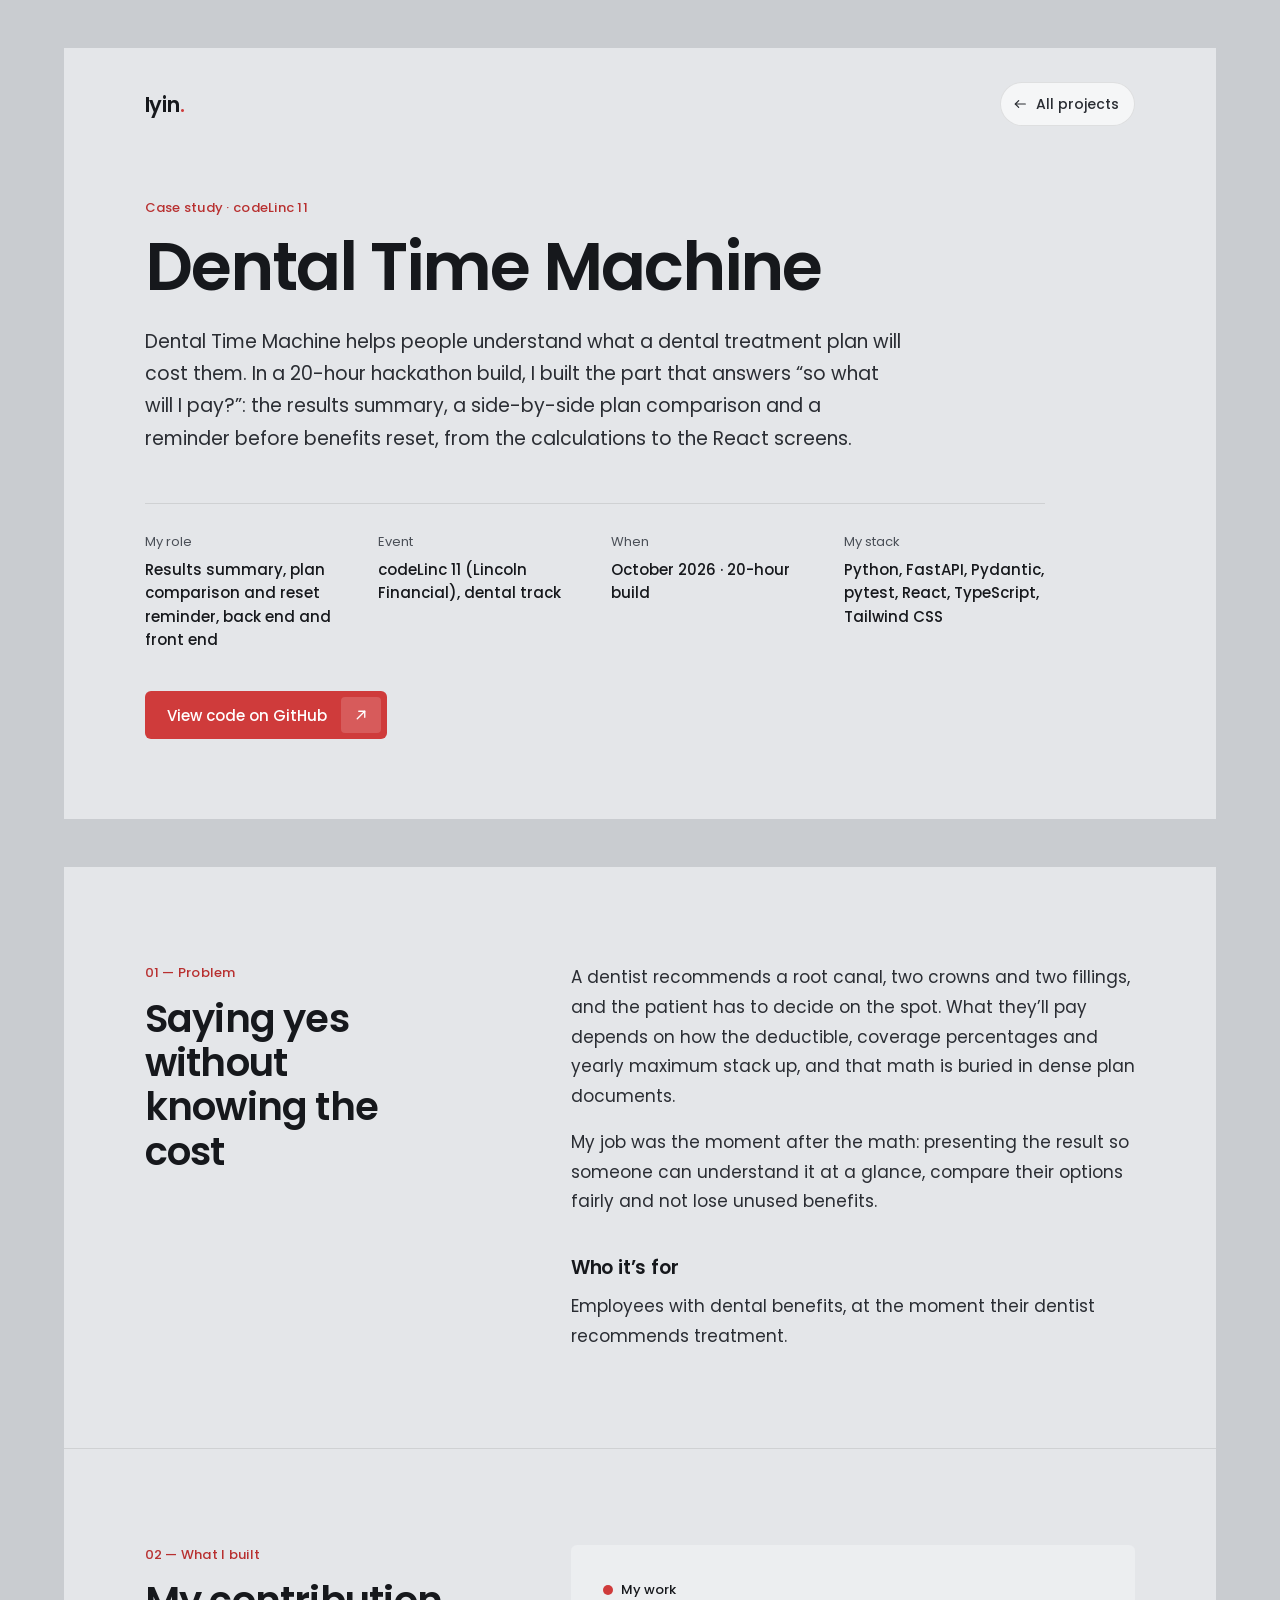
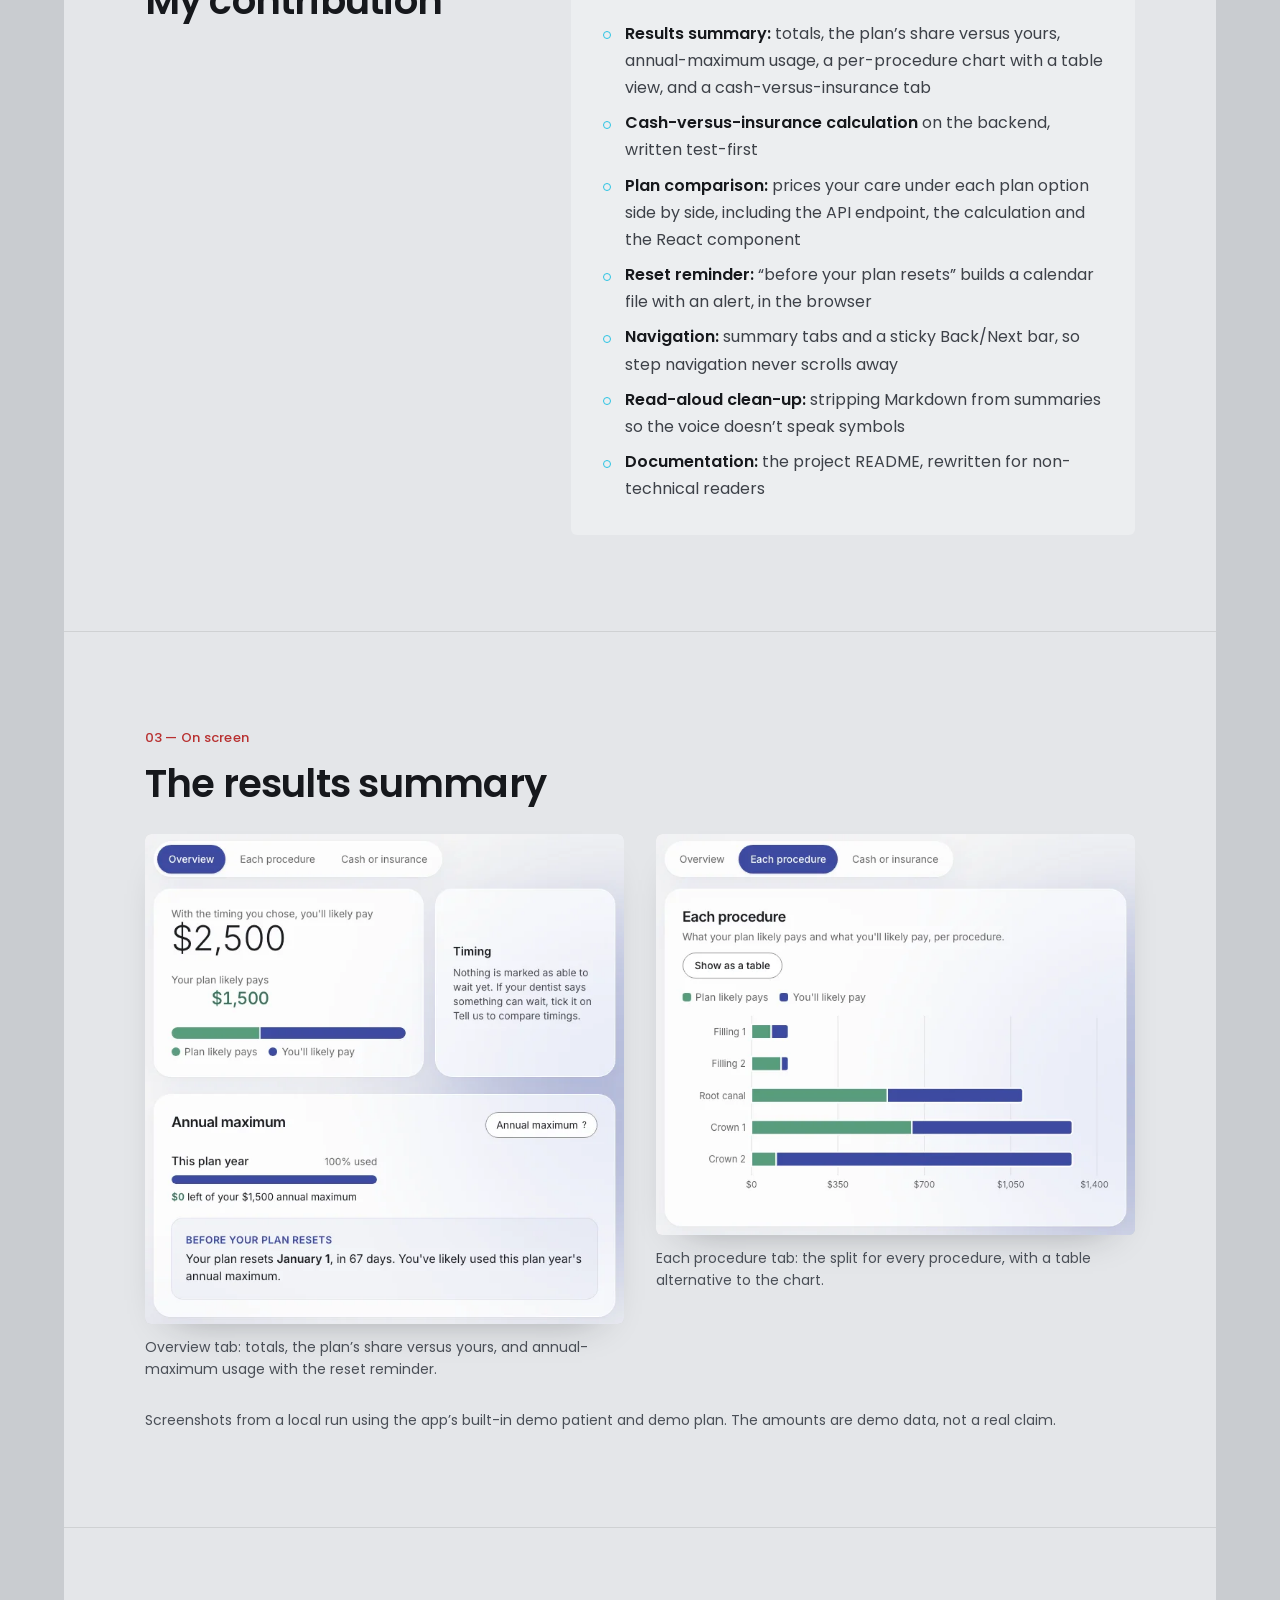
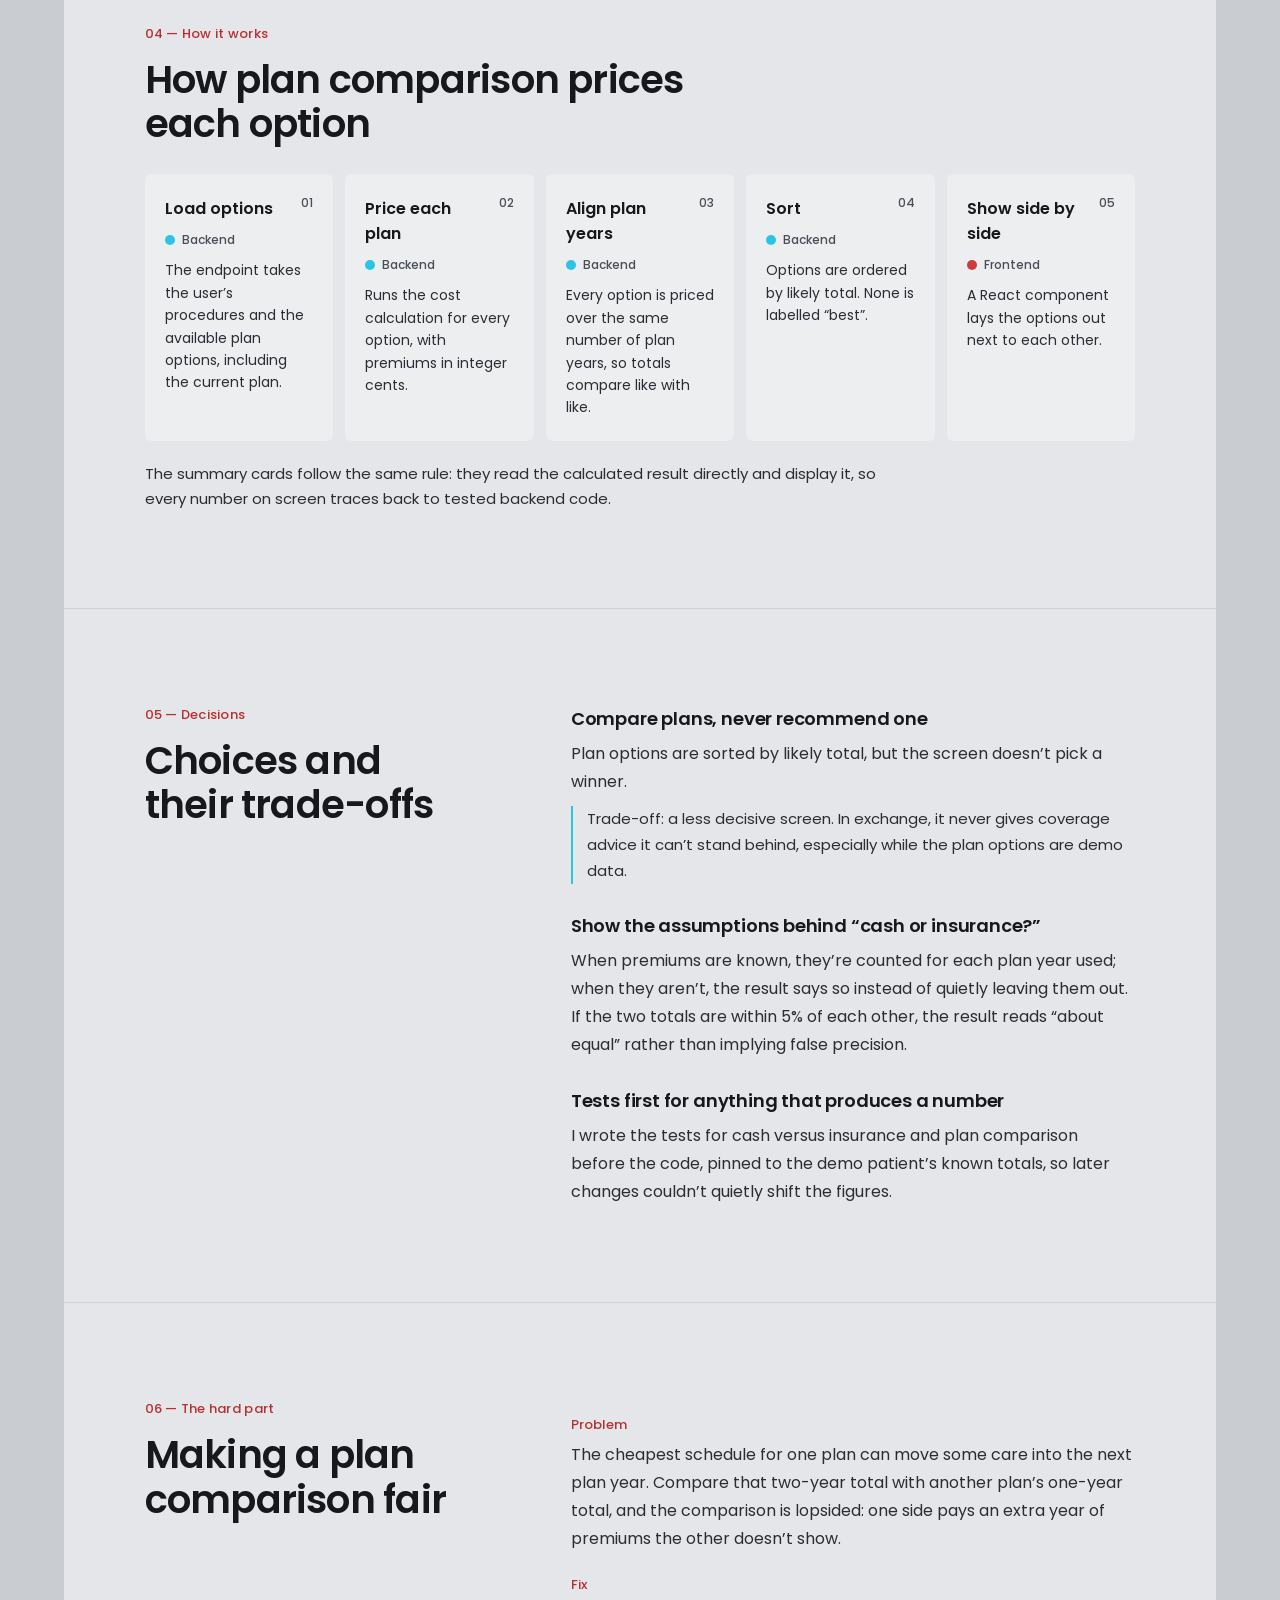
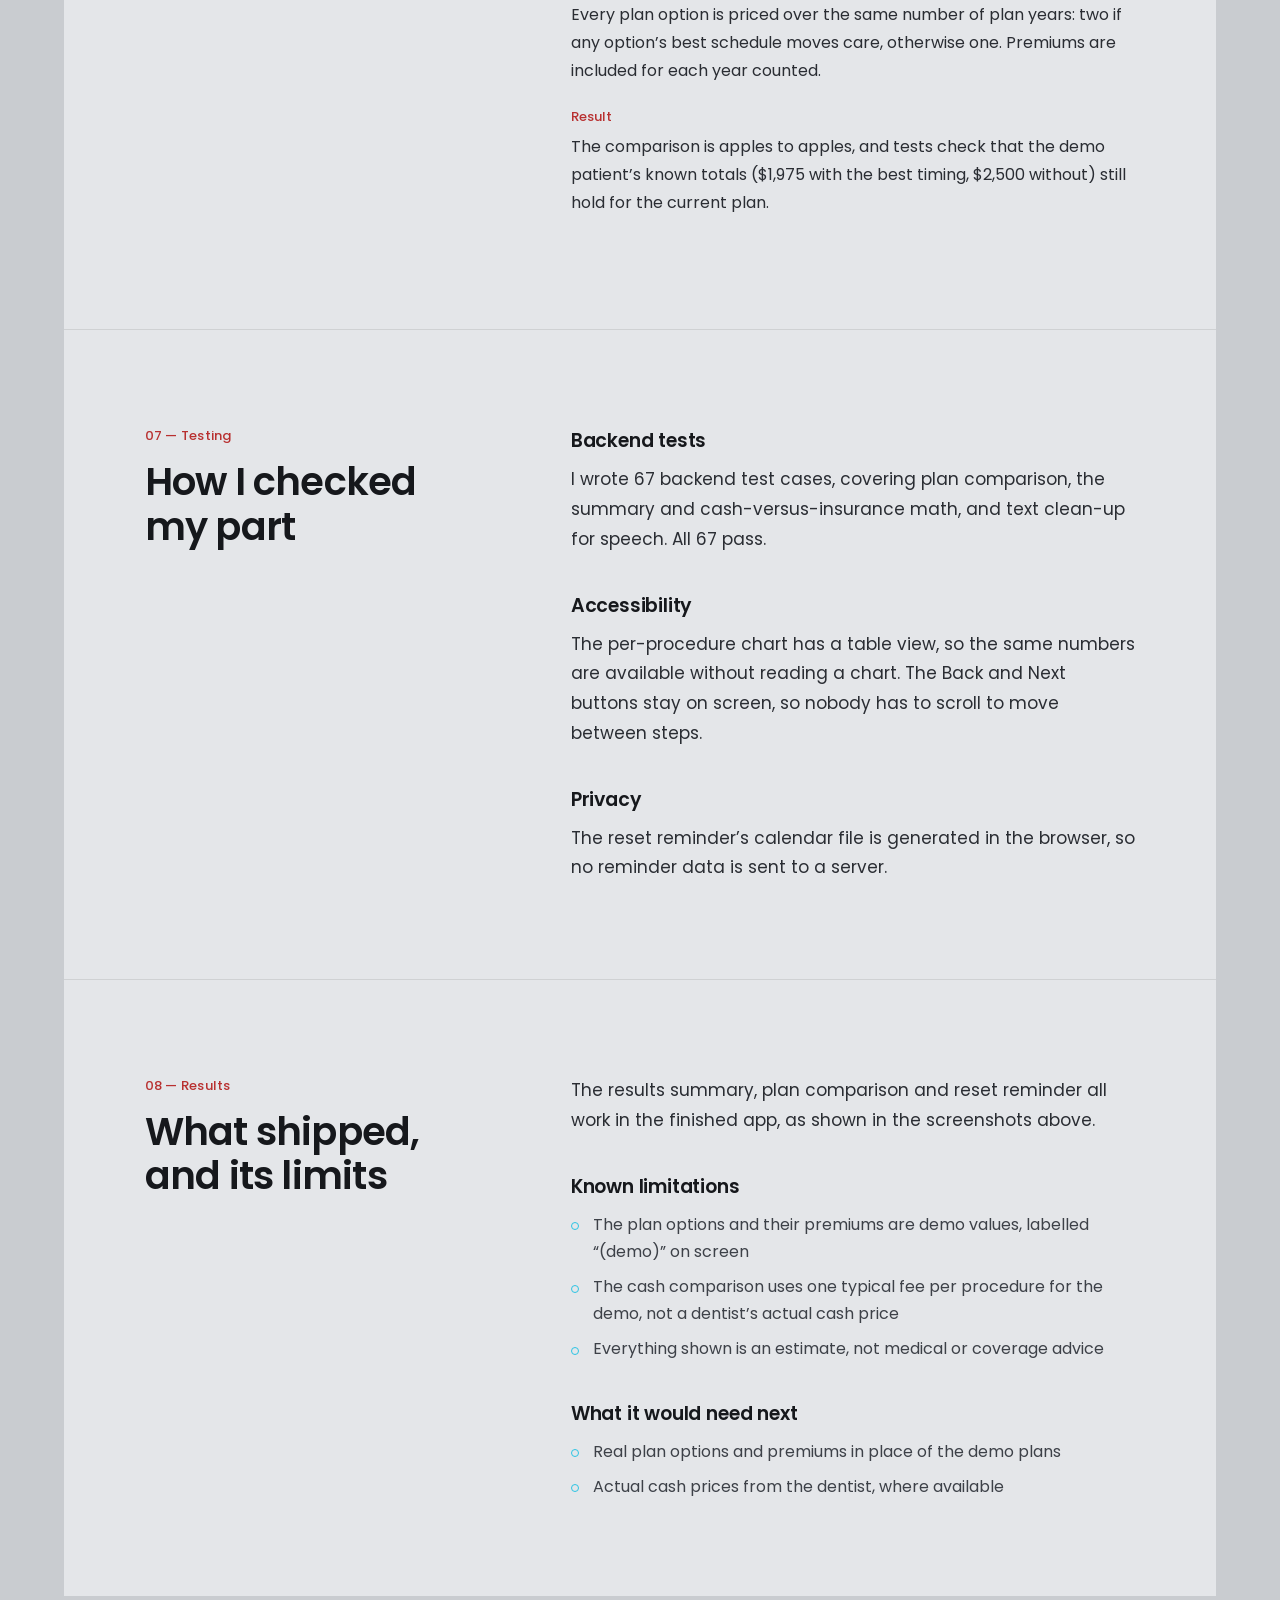
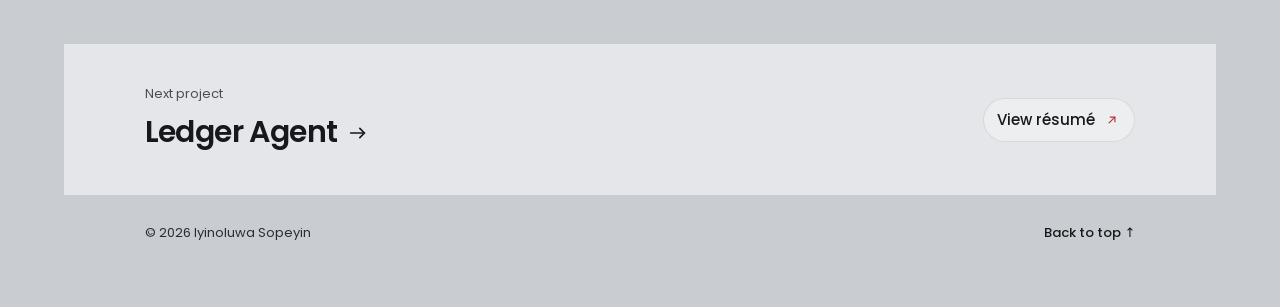
==== projects/dental-time-machine.html @ b0888641 "Add project case studies and recruiter-focused home page - Case-study pages for Ledger Agent, Syllo " ====
<!doctype html>
<html lang="en">
<head>
<meta charset="utf-8">
<meta name="viewport" content="width=device-width, initial-scale=1">
<title>Dental Time Machine — Case study · Iyin Sopeyin</title>
<meta name="description" content="The results summary, plan comparison and benefits-reset reminder I built for Dental Time Machine at codeLinc 11.">
<link rel="icon" href="data:image/svg+xml,%3Csvg xmlns='http://www.w3.org/2000/svg' viewBox='0 0 64 64'%3E%3Crect width='64' height='64' rx='14' fill='%2316181C'/%3E%3Ctext x='29' y='46' text-anchor='middle' font-family='Arial,sans-serif' font-weight='700' font-size='38' fill='%23fff'%3EI%3C/text%3E%3Ccircle cx='45' cy='42' r='5' fill='%23CF3B3B'/%3E%3C/svg%3E">
<link rel="preconnect" href="https://fonts.googleapis.com">
<link rel="preconnect" href="https://fonts.gstatic.com" crossorigin>
<link href="https://fonts.googleapis.com/css2?family=Poppins:wght@400;500;600;700&amp;display=swap" rel="stylesheet">
<link rel="stylesheet" href="../css/styles.css">
</head>
<body>
<a class="skip" href="#main">Skip to content</a>
<div class="pf">

<header class="sheet case-top" id="top">
  <nav class="case-bar" aria-label="Primary">
    <a class="logo" href="../index.html">Iyin<span class="accent">.</span></a>
    <div class="spacer"></div>
    <a class="case-back" href="../index.html#projects"><svg width="16" height="16" viewBox="0 0 24 24" fill="none" stroke="currentColor" stroke-width="1.8" stroke-linecap="round" stroke-linejoin="round" aria-hidden="true"><path d="M20 12H5"></path><path d="M10 7l-5 5 5 5"></path></svg>All projects</a>
  </nav>

  <div class="case-hero">
    <p class="eyebrow">Case study · codeLinc 11</p>
    <h1 class="case-title">Dental Time Machine</h1>
    <p class="case-lead">Dental Time Machine helps people understand what a dental treatment plan will cost them. In a 20-hour hackathon build, I built the part that answers “so what will I pay?”: the results summary, a side-by-side plan comparison and a reminder before benefits reset, from the calculations to the React screens.</p>
    <dl class="case-meta">
      <div><dt>My role</dt><dd>Results summary, plan comparison and reset reminder, back end and front end</dd></div>
      <div><dt>Event</dt><dd>codeLinc 11 (Lincoln Financial), dental track</dd></div>
      <div><dt>When</dt><dd>October 2026 · 20-hour build</dd></div>
      <div><dt>My stack</dt><dd>Python, FastAPI, Pydantic, pytest, React, TypeScript, Tailwind CSS</dd></div>
    </dl>
    <div class="case-actions">
      <a class="btn" href="https://github.com/gbemilekeadesiyan-a11y/Dental-Time-Machine">View code on GitHub<span class="arr" aria-hidden="true"><svg width="18" height="18" viewBox="0 0 24 24" fill="none" stroke="currentColor" stroke-width="1.8" stroke-linecap="round" stroke-linejoin="round"><path d="M7 17L17 7"></path><path d="M9 7h8v8"></path></svg></span></a>
    </div>
  </div>
</header>

<main class="sheet content" id="main">

  <section class="sec" aria-labelledby="problem-h">
    <div class="sec-head">
      <p class="eyebrow">01 — Problem</p>
      <h2 class="sec-title" id="problem-h">Saying yes without knowing the cost</h2>
    </div>
    <div class="sec-body prose">
      <p>A dentist recommends a root canal, two crowns and two fillings, and the patient has to decide on the spot. What they’ll pay depends on how the deductible, coverage percentages and yearly maximum stack up, and that math is buried in dense plan documents.</p>
      <p>My job was the moment after the math: presenting the result so someone can understand it at a glance, compare their options fairly and not lose unused benefits.</p>
      <h3>Who it’s for</h3>
      <p>Employees with dental benefits, at the moment their dentist recommends treatment.</p>
    </div>
  </section>

  <section class="sec" aria-labelledby="mine-h">
    <div class="sec-head">
      <p class="eyebrow">02 — What I built</p>
      <h2 class="sec-title" id="mine-h">My contribution</h2>
    </div>
    <div class="sec-body">
      <div class="owner">
        <p class="owner-tag">My work</p>
        <ul class="xp">
          <li><strong>Results summary:</strong> totals, the plan’s share versus yours, annual-maximum usage, a per-procedure chart with a table view, and a cash-versus-insurance tab</li>
          <li><strong>Cash-versus-insurance calculation</strong> on the backend, written test-first</li>
          <li><strong>Plan comparison:</strong> prices your care under each plan option side by side, including the API endpoint, the calculation and the React component</li>
          <li><strong>Reset reminder:</strong> “before your plan resets” builds a calendar file with an alert, in the browser</li>
          <li><strong>Navigation:</strong> summary tabs and a sticky Back/Next bar, so step navigation never scrolls away</li>
          <li><strong>Read-aloud clean-up:</strong> stripping Markdown from summaries so the voice doesn’t speak symbols</li>
          <li><strong>Documentation:</strong> the project README, rewritten for non-technical readers</li>
        </ul>
      </div>
    </div>
  </section>

  <section class="sec" aria-labelledby="shots-h">
    <div class="sec-head">
      <p class="eyebrow">03 — On screen</p>
      <h2 class="sec-title" id="shots-h">The results summary</h2>
    </div>
    <div class="sec-wide figs">
      <figure class="fig">
        <img src="../images/projects/dental-summary.webp" width="667" height="682" loading="lazy" decoding="async" alt="Overview tab of the results summary: a card showing you'll likely pay $2,500 and your plan likely pays $1,500 with a split bar, a timing card, and an annual-maximum meter at 100% used with a note that the plan resets January 1, in 67 days.">
        <figcaption>Overview tab: totals, the plan’s share versus yours, and annual-maximum usage with the reset reminder.</figcaption>
      </figure>
      <figure class="fig">
        <img src="../images/projects/dental-procedures.webp" width="667" height="558" loading="lazy" decoding="async" alt="Each procedure tab: a horizontal stacked bar chart for Filling 1, Filling 2, Root canal, Crown 1 and Crown 2, splitting each cost into what the plan likely pays and what you'll likely pay, with a Show as a table button.">
        <figcaption>Each procedure tab: the split for every procedure, with a table alternative to the chart.</figcaption>
      </figure>
    </div>
    <p class="sec-wide note">Screenshots from a local run using the app’s built-in demo patient and demo plan. The amounts are demo data, not a real claim.</p>
  </section>

  <section class="sec" aria-labelledby="how-h">
    <div class="sec-head">
      <p class="eyebrow">04 — How it works</p>
      <h2 class="sec-title" id="how-h">How plan comparison prices each option</h2>
    </div>
    <div class="sec-wide">
      <ol class="flow">
        <li><span class="flow-name">Load options</span><span class="flow-kind k-code">Backend</span><span class="flow-text">The endpoint takes the user’s procedures and the available plan options, including the current plan.</span></li>
        <li><span class="flow-name">Price each plan</span><span class="flow-kind k-code">Backend</span><span class="flow-text">Runs the cost calculation for every option, with premiums in integer cents.</span></li>
        <li><span class="flow-name">Align plan years</span><span class="flow-kind k-code">Backend</span><span class="flow-text">Every option is priced over the same number of plan years, so totals compare like with like.</span></li>
        <li><span class="flow-name">Sort</span><span class="flow-kind k-code">Backend</span><span class="flow-text">Options are ordered by likely total. None is labelled “best”.</span></li>
        <li><span class="flow-name">Show side by side</span><span class="flow-kind k-model">Frontend</span><span class="flow-text">A React component lays the options out next to each other.</span></li>
      </ol>
      <p class="flow-note">The summary cards follow the same rule: they read the calculated result directly and display it, so every number on screen traces back to tested backend code.</p>
    </div>
  </section>

  <section class="sec" aria-labelledby="decisions-h">
    <div class="sec-head">
      <p class="eyebrow">05 — Decisions</p>
      <h2 class="sec-title" id="decisions-h">Choices and their trade-offs</h2>
    </div>
    <div class="sec-body decisions">
      <div class="decision">
        <h3>Compare plans, never recommend one</h3>
        <p>Plan options are sorted by likely total, but the screen doesn’t pick a winner.</p>
        <p class="trade">Trade-off: a less decisive screen. In exchange, it never gives coverage advice it can’t stand behind, especially while the plan options are demo data.</p>
      </div>
      <div class="decision">
        <h3>Show the assumptions behind “cash or insurance?”</h3>
        <p>When premiums are known, they’re counted for each plan year used; when they aren’t, the result says so instead of quietly leaving them out. If the two totals are within 5% of each other, the result reads “about equal” rather than implying false precision.</p>
      </div>
      <div class="decision">
        <h3>Tests first for anything that produces a number</h3>
        <p>I wrote the tests for cash versus insurance and plan comparison before the code, pinned to the demo patient’s known totals, so later changes couldn’t quietly shift the figures.</p>
      </div>
    </div>
  </section>

  <section class="sec" aria-labelledby="hard-h">
    <div class="sec-head">
      <p class="eyebrow">06 — The hard part</p>
      <h2 class="sec-title" id="hard-h">Making a plan comparison fair</h2>
    </div>
    <div class="sec-body">
      <dl class="pfr">
        <div><dt>Problem</dt><dd>The cheapest schedule for one plan can move some care into the next plan year. Compare that two-year total with another plan’s one-year total, and the comparison is lopsided: one side pays an extra year of premiums the other doesn’t show.</dd></div>
        <div><dt>Fix</dt><dd>Every plan option is priced over the same number of plan years: two if any option’s best schedule moves care, otherwise one. Premiums are included for each year counted.</dd></div>
        <div><dt>Result</dt><dd>The comparison is apples to apples, and tests check that the demo patient’s known totals ($1,975 with the best timing, $2,500 without) still hold for the current plan.</dd></div>
      </dl>
    </div>
  </section>

  <section class="sec" aria-labelledby="testing-h">
    <div class="sec-head">
      <p class="eyebrow">07 — Testing</p>
      <h2 class="sec-title" id="testing-h">How I checked my part</h2>
    </div>
    <div class="sec-body prose">
      <h3>Backend tests</h3>
      <p>I wrote 67 backend test cases, covering plan comparison, the summary and cash-versus-insurance math, and text clean-up for speech. All 67 pass.</p>
      <h3>Accessibility</h3>
      <p>The per-procedure chart has a table view, so the same numbers are available without reading a chart. The Back and Next buttons stay on screen, so nobody has to scroll to move between steps.</p>
      <h3>Privacy</h3>
      <p>The reset reminder’s calendar file is generated in the browser, so no reminder data is sent to a server.</p>
    </div>
  </section>

  <section class="sec" aria-labelledby="results-h">
    <div class="sec-head">
      <p class="eyebrow">08 — Results</p>
      <h2 class="sec-title" id="results-h">What shipped, and its limits</h2>
    </div>
    <div class="sec-body prose">
      <p>The results summary, plan comparison and reset reminder all work in the finished app, as shown in the screenshots above.</p>
      <h3>Known limitations</h3>
      <ul class="xp">
        <li>The plan options and their premiums are demo values, labelled “(demo)” on screen</li>
        <li>The cash comparison uses one typical fee per procedure for the demo, not a dentist’s actual cash price</li>
        <li>Everything shown is an estimate, not medical or coverage advice</li>
      </ul>
      <h3>What it would need next</h3>
      <ul class="xp">
        <li>Real plan options and premiums in place of the demo plans</li>
        <li>Actual cash prices from the dentist, where available</li>
      </ul>
    </div>
  </section>
</main>

<nav class="case-next" aria-label="More projects">
  <div>
    <p>Next project</p>
    <a class="case-next-link" href="ledger-agent.html">Ledger Agent<svg width="22" height="22" viewBox="0 0 24 24" fill="none" stroke="currentColor" stroke-width="1.8" stroke-linecap="round" stroke-linejoin="round" aria-hidden="true"><path d="M4 12h15"></path><path d="M14 7l5 5-5 5"></path></svg></a>
  </div>
  <a class="social" href="../files/Iyinoluwa-Sopeyin-Resume.pdf" target="_blank" rel="noopener">View résumé<svg class="ext" width="14" height="14" viewBox="0 0 24 24" fill="none" stroke="currentColor" stroke-width="2" stroke-linecap="round" stroke-linejoin="round" aria-hidden="true"><path d="M7 17L17 7"></path><path d="M9 7h8v8"></path></svg></a>
</nav>

<footer class="site-footer">
  <p>© 2026 Iyinoluwa Sopeyin</p>
  <a href="#top">Back to top ↑</a>
</footer>

</div>
</body>
</html>
---- css/styles.css ----
/* ==========================================================================
   Colors
   ========================================================================== */
:root{
  --ink:#16181C;          /* headings, main text */
  --ink-soft:#2A2D33;     /* body copy */
  --ink-xp:#3D4148;       /* experience bullet text */
  --muted:#4A4F57;        /* small labels */
  --faint:#6A6F77;        /* menu numbers */
  --accent:#CF3B3B;       /* buttons, highlighted words */
  --accent-dark:#B83030;  /* text links, eyebrows, focus ring */
  --cyan:#2BC4E4;         /* decorative circles */
  --coral:#E5484D;        /* decorative circles */
  --page:#C9CCD0;         /* behind the sheets */
  --sheet:#E4E6E9;        /* main card background */
  --panel:#ECEEF0;        /* project cards, hero panel */
  --menu-bg:#F5F6F7;
  --chip:#E1E3E6;
  --line:rgba(22,24,28,.1);
}

/* ==========================================================================
   Base
   ========================================================================== */
body{margin:0;background:var(--page)}
html{scroll-behavior:smooth}
*,*::before,*::after{box-sizing:border-box}
a{color:var(--ink)}
a:hover{color:var(--accent-dark)}
:focus-visible{outline:2px solid var(--accent-dark);outline-offset:4px;border-radius:2px}
[id]{scroll-margin-top:24px}
h1,h2,h3,p,ul{margin:0}
ul{padding:0;list-style:none}
[hidden]{display:none !important}
.skip{position:absolute;left:16px;top:-80px;z-index:20;padding:10px 16px;border-radius:6px;background:var(--ink);color:#FFFFFF;font-family:'Poppins',system-ui,sans-serif;font-size:14px;font-weight:500;text-decoration:none}
.skip:focus{top:16px;color:#FFFFFF}

.pf{font-family:'Poppins',system-ui,sans-serif;color:var(--ink);padding:48px 64px 64px;-webkit-font-smoothing:antialiased}
.sheet{background:var(--sheet);max-width:1440px;margin:0 auto}
.accent{color:var(--accent)}

/* ==========================================================================
   Hero
   ========================================================================== */
.hero{position:relative;overflow:hidden;aspect-ratio:1.41/1;min-height:700px;max-height:900px}
.topbar{position:absolute;top:0;left:0;right:0;z-index:4;display:flex;align-items:center;gap:56px;padding:34px 7% 0}
.logo{text-decoration:none;font-size:21px;font-weight:600;letter-spacing:-0.01em;color:var(--ink)}
.email{font-size:13px;text-decoration:none;color:var(--ink-soft);transition:color .2s ease}
.spacer{flex-grow:1}
.nav-links{display:flex;align-items:center;gap:2px;padding:5px;background:var(--menu-bg);border-radius:999px;box-shadow:inset 0 0 0 1px var(--line),0 10px 24px -18px rgba(22,24,28,.35)}
.nav-links a{display:inline-flex;align-items:center;min-height:36px;padding:0 16px;border-radius:999px;text-decoration:none;font-size:14px;font-weight:500;color:var(--ink-soft);transition:background-color .2s ease,color .2s ease}
.nav-links .nav-cta{color:var(--accent-dark)}
.nav-links a:hover{background:var(--accent-dark);color:#FFFFFF}
.panel{position:absolute;left:21%;width:44%;top:17%;bottom:0;background:var(--panel)}
.h-left{position:absolute;left:7%;top:28%;width:27%;z-index:2}
.h-portrait{position:absolute;bottom:0;left:47.5%;transform:translateX(-46%);height:79%;aspect-ratio:1084/1451;z-index:1}
.h-portrait img{display:block;width:100%;height:100%;object-fit:contain;object-position:bottom}
.h-right{position:absolute;left:66.5%;top:26%;width:26.5%;z-index:2}
.h-foot{position:absolute;left:7%;right:7%;bottom:5.5%;z-index:3;display:flex;justify-content:space-between;align-items:center;pointer-events:none}
.h-foot a{pointer-events:auto}
.deco{position:absolute;border-radius:50%;pointer-events:none}
.d1{left:76%;top:12%;width:5%;aspect-ratio:1;border:2px solid var(--cyan)}
.d2{left:79.4%;top:10.6%;width:2.1%;aspect-ratio:1;border:2px solid var(--coral)}
.d3{left:86.6%;top:21.4%;width:2.5%;aspect-ratio:1;background:var(--cyan)}

.greeting{font-family:'Poppins',system-ui,sans-serif;font-weight:700;font-size:clamp(46px,5vw,72px);line-height:1.12;letter-spacing:-0.02em;color:var(--ink)}
.greeting > span{display:block}
.tagline{margin-top:18px;font-size:clamp(17px,1.45vw,21px);font-weight:500;line-height:1.45;color:var(--ink);max-width:340px}
.hero-actions{display:flex;flex-wrap:wrap;align-items:center;gap:16px 28px;margin-top:40px}
.avail{display:inline-flex;align-items:center;gap:8px;margin-bottom:22px;padding:6px 14px;border-radius:999px;background:var(--menu-bg);box-shadow:inset 0 0 0 1px var(--line);font-size:13px;font-weight:500;color:var(--ink)}
.intro-links{display:flex;flex-wrap:wrap;align-items:center;gap:12px 20px;margin-top:28px}
.intro-icons{display:inline-flex;gap:12px}
.icon-link{display:inline-flex;align-items:center;justify-content:center;width:44px;height:44px;border-radius:50%;background:var(--menu-bg);box-shadow:inset 0 0 0 1px var(--line);color:var(--ink);transition:background-color .2s ease,color .2s ease,transform .2s ease}
.icon-link:hover{background:var(--ink);color:#FFFFFF;transform:translateY(-2px)}
.intro-title{margin-top:14px;font-size:clamp(22px,2vw,28px);font-weight:500;line-height:1.32;letter-spacing:-0.01em;color:var(--ink)}
.intro-text{margin-top:20px;font-size:15px;line-height:1.7;color:var(--ink-soft)}

/* "Explore projects" / "Let's talk" icons */
.mini-badge{display:inline-flex;align-items:center;justify-content:center;width:26px;height:26px;border-radius:50%;background:var(--accent);color:#FFFFFF;transition:transform .2s ease}
.chat-icon{position:relative;display:inline-flex;color:var(--ink);transition:transform .2s ease}
.mini:hover .mini-badge{transform:translate(2px,-2px)}
.mini:hover .chat-icon{transform:translateY(-2px)}
.chat-dot{position:absolute;top:-3px;right:-4px;width:9px;height:9px;border-radius:50%;background:var(--cyan);border:2px solid var(--sheet)}

/* ==========================================================================
   Buttons and links
   ========================================================================== */
.btn{display:inline-flex;align-items:center;gap:14px;text-decoration:none;color:#FFFFFF;background:var(--accent);border-radius:6px;padding:6px 6px 6px 22px;min-height:48px;font-weight:500;font-size:15px;transition:filter .2s ease,transform .2s ease,box-shadow .2s ease}
.btn:hover{color:#FFFFFF;filter:brightness(.94);transform:translateY(-2px);box-shadow:0 12px 24px -14px rgba(207,59,59,.75)}
.btn:active{transform:translateY(0);box-shadow:none}
.btn-sm{min-height:42px;gap:12px;padding:5px 5px 5px 18px;font-size:14px}
.btn-sm .arr{width:34px;height:32px}
.btn .arr{display:inline-flex;align-items:center;justify-content:center;width:40px;height:36px;border-radius:4px;background:rgba(255,255,255,.16);transition:transform .2s ease,background-color .2s ease}
.btn:hover .arr{transform:translateX(3px);background:rgba(255,255,255,.24)}
.tlink{display:inline-flex;align-items:center;gap:8px;text-decoration:none;font-weight:500;font-size:15px;padding-bottom:5px;border-bottom:1.5px solid currentColor;min-height:32px;transition:color .2s ease}
.tlink:hover{color:var(--accent-dark)}
.tlink.red{color:var(--accent-dark)}
.tlink.red:hover{color:var(--ink)}
.tlink svg{transition:transform .2s ease}
.intro-link:hover svg{transform:translateY(2px)}
.social{display:inline-flex;align-items:center;gap:10px;min-height:44px;padding:0 16px 0 14px;border-radius:999px;background:var(--panel);box-shadow:inset 0 0 0 1px var(--line);text-decoration:none;font-size:15px;font-weight:500;color:var(--ink);transition:background-color .2s ease,color .2s ease,transform .2s ease,box-shadow .2s ease}
.social:hover{background:var(--ink);color:#FFFFFF;transform:translateY(-2px);box-shadow:0 12px 24px -14px rgba(22,24,28,.6)}
.social .ext{color:var(--accent-dark);transition:transform .2s ease,color .2s ease}
.social:hover .ext{color:#FFFFFF;transform:translate(2px,-2px)}
.mini{display:inline-flex;align-items:center;gap:12px;text-decoration:none;font-size:13px;font-weight:500;min-height:44px}
.mini:hover .lbl{text-decoration:underline;text-underline-offset:4px}

/* ==========================================================================
   Menu
   ========================================================================== */
.iconbtn{display:none;align-items:center;justify-content:center;width:44px;height:44px;margin-right:-10px;border:0;background:transparent;color:var(--ink);cursor:pointer;border-radius:4px}
.iconbtn:hover{background:rgba(22,24,28,.06)}
.menu{position:absolute;z-index:6;top:84px;right:7%;width:248px;background:var(--menu-bg);border-radius:8px;box-shadow:0 18px 40px -18px rgba(22,24,28,.35);padding:12px}
.menu a{display:flex;justify-content:space-between;align-items:center;padding:11px 12px;border-radius:5px;text-decoration:none;font-size:15px;font-weight:500}
.menu a:hover{background:var(--sheet);color:var(--ink)}
.menu-num{font-size:12px;color:var(--faint)}

/* ==========================================================================
   Sections
   ========================================================================== */
.content{margin-top:48px}
.sec{display:grid;grid-template-columns:repeat(12,minmax(0,1fr));column-gap:32px;row-gap:28px;padding:96px 7%;border-top:1px solid var(--line)}
.sec:first-child{border-top:0}
.sec-head{grid-column:1 / span 4}
.sec-body{grid-column:6 / span 7}
.sec-wide{grid-column:1 / -1}
.sec-head:has(+ .sec-wide){grid-column:1 / span 7}
.eyebrow{font-size:13px;font-weight:500;letter-spacing:.02em;color:var(--accent-dark)}
.sec-intro{margin-top:18px;font-size:16px;line-height:1.7;color:var(--ink-soft);max-width:360px}
.sec-title{margin-top:14px;font-size:clamp(30px,3vw,42px);font-weight:600;line-height:1.15;letter-spacing:-0.02em}
.label{font-size:13px;font-weight:500;color:var(--muted)}
.lead{font-size:18px;line-height:1.75;color:var(--ink-soft)}
.lead + .lead{margin-top:18px}
.dot{width:14px;height:14px;border-radius:50%}
.dot.ring{border:2px solid var(--cyan)}
.dot.fill{background:var(--cyan)}

/* About */
.facts{display:grid;grid-template-columns:repeat(2,minmax(0,1fr));gap:28px 32px;margin-top:40px;padding-top:32px;border-top:1px solid var(--line)}
.fact-label{font-size:13px;color:var(--muted)}
.fact-value{margin-top:6px;font-size:17px;font-weight:500}

/* Projects */
.projects{display:grid;grid-template-columns:repeat(3,minmax(0,1fr));gap:28px}
.proj{background:var(--panel);border-radius:6px;padding:36px 32px;display:flex;flex-direction:column;gap:20px}
.proj-meta{display:flex;justify-content:space-between;align-items:center;gap:16px}
.proj-title{font-size:30px;line-height:1.15;font-weight:600;letter-spacing:-0.02em}
.proj-text{font-size:16px;line-height:1.7;color:var(--ink-soft)}
.stack-label{font-size:12px;font-weight:500;color:var(--muted);margin-bottom:10px}
.stack{display:flex;flex-wrap:wrap;gap:8px}
.stack li{font-size:13px;font-weight:500;padding:6px 12px;border-radius:999px;background:var(--chip);color:var(--ink-soft)}
.proj-links{display:flex;align-items:center;gap:16px 24px;flex-wrap:wrap;margin-top:auto;padding-top:8px}
.proj-facts{display:grid;gap:14px;padding:18px 0;border-top:1px solid var(--line);border-bottom:1px solid var(--line)}
.proj-facts dt{font-size:12px;font-weight:500;color:var(--muted)}
.proj-facts dd{margin:4px 0 0;font-size:15px;line-height:1.6;color:var(--ink)}

/* Experience */
.job{display:flex;justify-content:space-between;align-items:flex-start;gap:16px;flex-wrap:wrap}
.job-title{font-size:22px;font-weight:600;letter-spacing:-0.01em}
.job-company{margin-top:6px;font-size:16px;color:var(--ink-soft)}
.status{display:inline-flex;align-items:center;gap:8px;font-size:13px;font-weight:500;color:var(--ink);background:var(--panel);padding:6px 14px;border-radius:999px}
.status-dot{width:8px;height:8px;border-radius:50%;background:var(--cyan)}
.job-text{margin-top:22px;font-size:16px;line-height:1.75;color:var(--ink-soft)}
.xp{margin-top:16px;display:flex;flex-direction:column;gap:8px}
.xp li{position:relative;padding-left:22px;font-size:16px;line-height:1.7;color:var(--ink-xp)}
.xp li::before{content:'';position:absolute;left:0;top:.72em;width:8px;height:8px;border-radius:50%;border:1.5px solid var(--cyan)}
.xp strong{font-weight:600;color:var(--ink)}
.hack{display:flex;justify-content:space-between;align-items:baseline;gap:8px 24px;flex-wrap:wrap;padding:16px 0;border-bottom:1px solid var(--line)}
.hack:first-of-type{margin-top:12px}
.hack-name{font-size:17px;font-weight:600}
.hack-text{margin-top:4px;font-size:15px;line-height:1.6;color:var(--ink-soft)}
.hack-when{font-size:13px;font-weight:500;color:var(--muted);white-space:nowrap}
.involvement{margin-top:48px;padding-top:32px;border-top:1px solid var(--line)}

/* Skills */
.skills{display:grid;grid-template-columns:repeat(4,minmax(0,1fr));gap:32px}
.skills .label{margin-bottom:8px}
.skills li{font-size:17px;font-weight:500;padding:10px 0;border-bottom:1px solid rgba(22,24,28,.08)}

/* Contact */
.contact{position:relative;overflow:hidden}
.contact-ring{position:absolute;right:9%;top:72px;width:64px;height:64px;border-radius:50%;border:2px solid var(--cyan)}
.contact-ring-small{position:absolute;right:8.2%;top:64px;width:24px;height:24px;border-radius:50%;border:2px solid var(--coral)}
.contact-title{margin-top:14px;font-size:clamp(36px,5vw,68px);font-weight:600;line-height:1.08;letter-spacing:-0.03em;max-width:820px}
.contact-text{margin-top:22px;font-size:18px;line-height:1.7;color:var(--ink-soft);max-width:560px}
.contact-actions{display:flex;flex-wrap:wrap;align-items:center;gap:20px 40px;margin-top:40px}
.contact-email{font-size:16px;font-weight:500}
.socials{display:flex;flex-wrap:wrap;gap:12px;margin-top:56px;padding-top:28px;border-top:1px solid var(--line)}

/* Footer */
.site-footer{max-width:1440px;margin:0 auto;padding:28px 7% 0;display:flex;justify-content:space-between;flex-wrap:wrap;gap:12px;font-size:13px;color:var(--ink-soft)}
.site-footer a{text-decoration:none;font-weight:500}

/* ==========================================================================
   Case study pages
   ========================================================================== */
.case-top{padding:34px 7% 80px}
.case-bar{display:flex;align-items:center;gap:20px}
.case-back{display:inline-flex;align-items:center;gap:8px;min-height:44px;padding:0 16px 0 12px;border-radius:999px;background:var(--menu-bg);box-shadow:inset 0 0 0 1px var(--line);text-decoration:none;font-size:14px;font-weight:500;color:var(--ink-soft);transition:background-color .2s ease,color .2s ease}
.case-back:hover{background:var(--accent-dark);color:#FFFFFF}
.case-back svg{transition:transform .2s ease}
.case-back:hover svg{transform:translateX(-3px)}
.case-hero{margin-top:72px;max-width:900px}
.case-title{margin-top:14px;font-size:clamp(40px,5.2vw,68px);font-weight:600;line-height:1.05;letter-spacing:-0.03em}
.case-lead{margin-top:24px;font-size:19px;line-height:1.7;color:var(--ink-soft);max-width:760px}
.case-meta{display:grid;grid-template-columns:repeat(4,minmax(0,1fr));gap:24px 32px;margin-top:48px;padding-top:28px;border-top:1px solid var(--line)}
.case-meta dt{font-size:13px;color:var(--muted)}
.case-meta dd{margin:6px 0 0;font-size:15px;font-weight:500;line-height:1.55}
.case-actions{display:flex;flex-wrap:wrap;align-items:center;gap:16px 28px;margin-top:40px}
.prose p{font-size:17px;line-height:1.75;color:var(--ink-soft)}
.prose p + p,.prose p + ul,.prose ul + p{margin-top:16px}
.prose h3{margin-top:36px;font-size:19px;font-weight:600;letter-spacing:-0.01em}
.prose h3:first-child{margin-top:0}
.prose h3 + p,.prose h3 + ul{margin-top:10px}
.prose code,.flow code,.flow-note code{font-family:ui-monospace,SFMono-Regular,Menlo,monospace;font-size:.88em;padding:1px 6px;border-radius:4px;background:var(--chip);color:var(--ink)}
.prose strong{font-weight:600;color:var(--ink)}
.owners{display:grid;grid-template-columns:repeat(2,minmax(0,1fr));gap:24px}
.owner{background:var(--panel);border-radius:6px;padding:32px}
.owner-tag{display:inline-flex;align-items:center;gap:8px;font-size:13px;font-weight:500;color:var(--ink)}
.owner-tag::before{content:'';width:10px;height:10px;border-radius:50%;background:var(--accent)}
.owner.team .owner-tag::before{background:transparent;border:2px solid var(--cyan)}
.owner .xp{margin-top:18px}
.legend{display:flex;flex-wrap:wrap;gap:10px 24px;margin-bottom:20px;font-size:13px;font-weight:500;color:var(--ink-soft)}
.legend span{display:inline-flex;align-items:center;gap:8px}
.legend span::before,.flow-kind::before{content:'';width:10px;height:10px;border-radius:50%;flex:none}
.k-model::before{background:var(--accent)}
.k-code::before{background:var(--cyan)}
.k-person::before{background:transparent;border:2px solid var(--ink)}
.flow{margin:0;padding:0;list-style:none;display:grid;grid-template-columns:repeat(auto-fit,minmax(min(100%,180px),1fr));gap:12px;counter-reset:step}
.flow li{position:relative;display:flex;flex-direction:column;gap:10px;background:var(--panel);border-radius:6px;padding:22px 20px;counter-increment:step}
.flow li::after{content:counter(step,decimal-leading-zero);position:absolute;top:20px;right:20px;font-size:12px;font-weight:500;color:var(--muted)}
.flow-name{font-size:16px;font-weight:600;padding-right:28px}
.flow-kind{display:inline-flex;align-items:center;gap:7px;font-size:12px;font-weight:500;color:var(--muted)}
.flow-text{font-size:14px;line-height:1.6;color:var(--ink-soft)}
.flow-note{margin-top:20px;font-size:15px;line-height:1.7;color:var(--ink-soft);max-width:760px}
.decisions{display:flex;flex-direction:column;gap:28px}
.decision h3{font-size:18px;font-weight:600;letter-spacing:-0.01em}
.decision p{margin-top:8px;font-size:16px;line-height:1.75;color:var(--ink-soft)}
.decision .trade{margin-top:10px;padding-left:14px;border-left:2px solid var(--cyan);font-size:15px}
.pfr{display:grid;gap:22px}
.pfr dt{font-size:13px;font-weight:500;color:var(--accent-dark)}
.pfr dd{margin:6px 0 0;font-size:16px;line-height:1.75;color:var(--ink-soft)}
.figs{display:grid;grid-template-columns:repeat(2,minmax(0,1fr));gap:32px;align-items:start}
.fig img{display:block;width:100%;height:auto;border-radius:6px;box-shadow:inset 0 0 0 1px var(--line),0 18px 40px -28px rgba(22,24,28,.45)}
.fig figcaption{margin-top:12px;font-size:14px;line-height:1.6;color:var(--muted)}
.fig{margin:0}
.results{width:100%;border-collapse:collapse;font-size:15px}
.results th,.results td{padding:12px 14px;text-align:left;border-bottom:1px solid var(--line)}
.results th{font-size:13px;font-weight:500;color:var(--muted)}
.results td:not(:first-child),.results th:not(:first-child){text-align:right;font-variant-numeric:tabular-nums}
.results tbody tr:last-child td{border-bottom:0}
.table-wrap{overflow-x:auto;background:var(--panel);border-radius:6px;padding:8px 12px}
.code{margin:0;overflow-x:auto;padding:22px 24px;border-radius:6px;background:var(--ink);color:#E4E6E9;font-family:ui-monospace,SFMono-Regular,Menlo,monospace;font-size:13px;line-height:1.65}
.note{font-size:14px;line-height:1.6;color:var(--muted)}
.case-next{max-width:1440px;margin:48px auto 0;display:flex;justify-content:space-between;align-items:center;gap:16px;flex-wrap:wrap;padding:40px 7%;background:var(--sheet)}
.case-next p{font-size:13px;color:var(--muted)}
.case-next-link{display:inline-flex;align-items:center;gap:10px;margin-top:6px;font-size:clamp(22px,2.4vw,30px);font-weight:600;letter-spacing:-0.02em;text-decoration:none}
.case-next-link svg{transition:transform .2s ease}
.case-next-link:hover svg{transform:translateX(4px)}
.results caption{caption-side:bottom;text-align:left;padding:10px 14px 4px}

/* ==========================================================================
   Reduced motion
   ========================================================================== */
@media (prefers-reduced-motion: reduce){
  html{scroll-behavior:auto}
  .btn,.btn .arr,.tlink,.tlink svg,.nav-links a,.social,.social .ext,.mini-badge,.chat-icon,.icon-link,.case-back,.case-back svg,.case-next-link svg{transition:none}
  .btn:hover,.btn:hover .arr,.intro-link:hover svg,.mini:hover .mini-badge,.mini:hover .chat-icon,.social:hover,.social:hover .ext,.icon-link:hover,.case-back:hover svg,.case-next-link:hover svg{transform:none}
}

/* ==========================================================================
   Small desktop
   ========================================================================== */
@media (max-width: 1279px){
  .topbar .email{display:none}
  .projects{grid-template-columns:repeat(2,minmax(0,1fr))}
  .proj:last-child{grid-column:1 / -1}
  .hero-actions .tlink{display:none}
  .intro-links{gap:12px 14px}
}

/* ==========================================================================
   Tablet and below
   ========================================================================== */
@media (max-width: 1023px){
  .pf{padding:24px 24px 40px}
  .hero{aspect-ratio:auto;min-height:0;max-height:none;display:flex;flex-direction:column;padding:0 6% 32px}
  .topbar{position:relative;padding:26px 0 0;gap:24px}
  .topbar .email{display:inline}
  .nav-links{display:none}
  .iconbtn{display:inline-flex}
  .panel{display:none}
  .h-left,.h-right{position:relative;left:auto;top:auto;width:auto}
  .h-left{margin-top:56px;max-width:520px}
  .h-portrait{position:relative;left:auto;bottom:auto;transform:none;height:auto;width:min(100%,460px);margin:44px auto 0;padding-top:24px}
  .h-portrait::before{content:'';position:absolute;inset:14% 4% 0 4%;background:var(--panel);z-index:-1}
  .h-portrait img{height:auto}
  .h-right{margin-top:40px;max-width:520px}
  .h-foot{position:relative;left:auto;right:auto;bottom:auto;margin-top:40px;padding-top:12px;border-top:1px solid var(--line)}
  .d1{left:auto;right:12%;top:196px;width:46px}
  .d2{left:auto;right:10%;top:188px;width:18px}
  .d3{left:auto;right:6%;top:268px;width:20px}
  .menu{top:76px;right:6%}
  .sec{padding:72px 6%;column-gap:0}
  .sec-head,.sec-body{grid-column:1 / -1}
  .projects{grid-template-columns:minmax(0,1fr)}
  .skills{grid-template-columns:repeat(2,minmax(0,1fr))}
  .avail{margin-bottom:18px}
  .hero-actions .tlink{display:inline-flex}
  .case-top{padding:26px 6% 56px}
  .case-hero{margin-top:48px}
  .case-meta{grid-template-columns:repeat(2,minmax(0,1fr))}
  .owners{grid-template-columns:minmax(0,1fr)}
  .figs{grid-template-columns:minmax(0,1fr);max-width:667px}
  .case-next{padding:32px 6%}
}

/* ==========================================================================
   Phone
   ========================================================================== */
@media (max-width: 560px){
  .pf{padding:12px 12px 28px}
  .hero{padding:0 20px 24px}
  .topbar .email{display:none}
  .h-left{margin-top:44px}
  .proj{padding:28px 22px}
  .facts{grid-template-columns:minmax(0,1fr)}
  .skills{grid-template-columns:minmax(0,1fr)}
  .sec{padding:60px 22px}
  .case-top{padding:20px 20px 44px}
  .case-meta{grid-template-columns:minmax(0,1fr)}
  .case-lead{font-size:17px}
  .owner{padding:24px 20px}
  .case-next{padding:28px 22px}
}
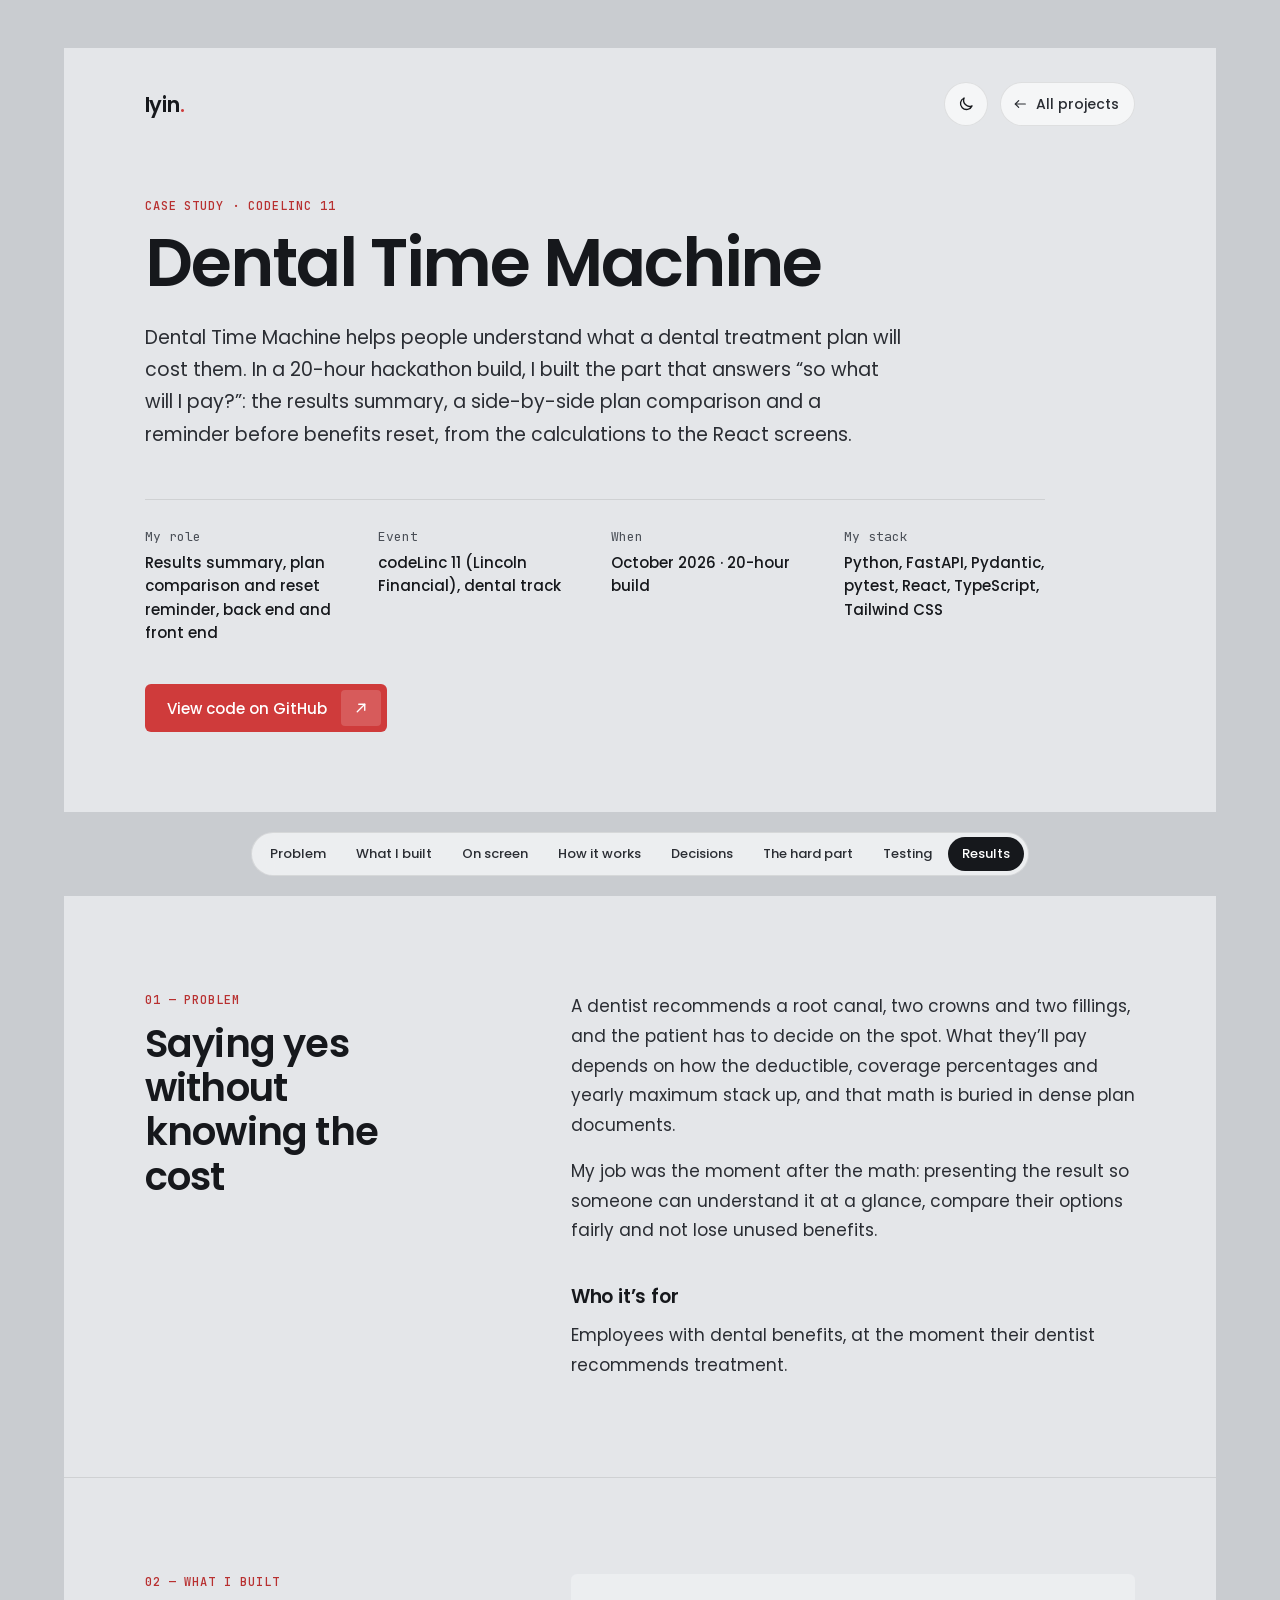
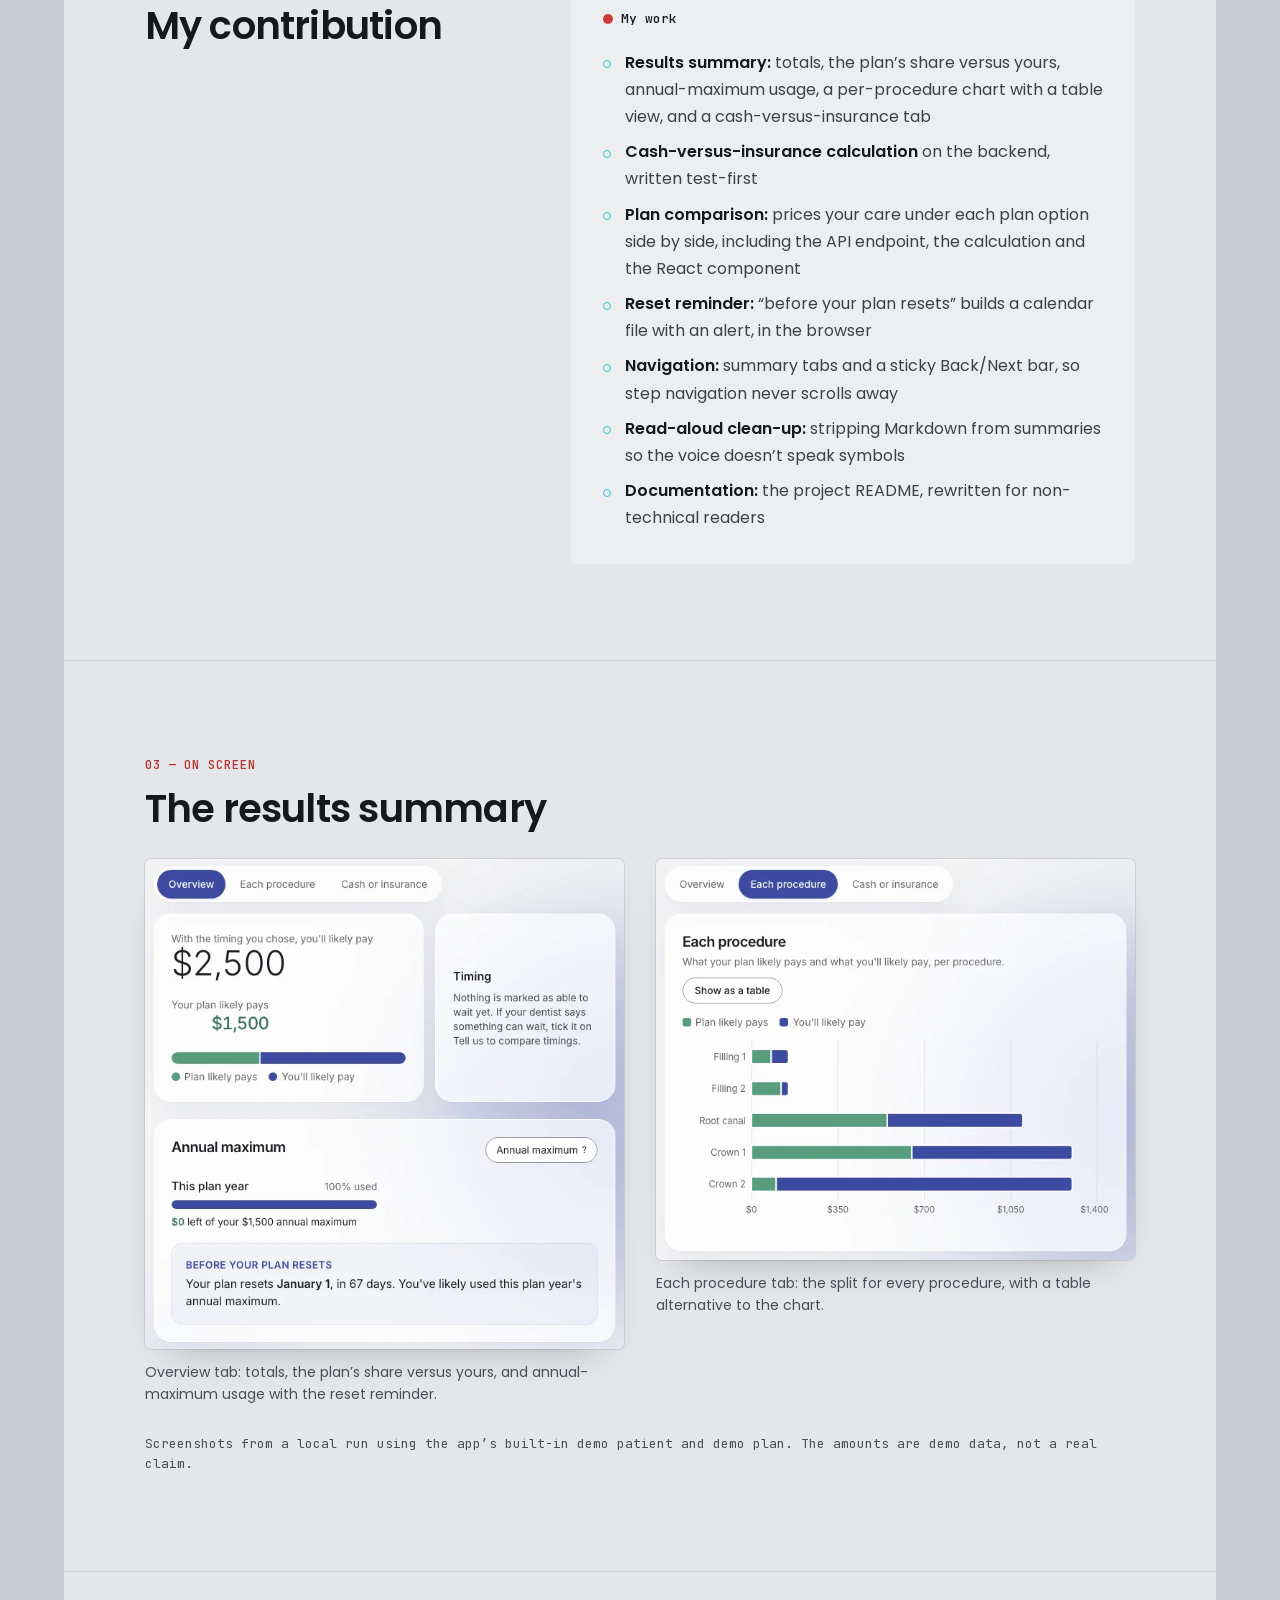
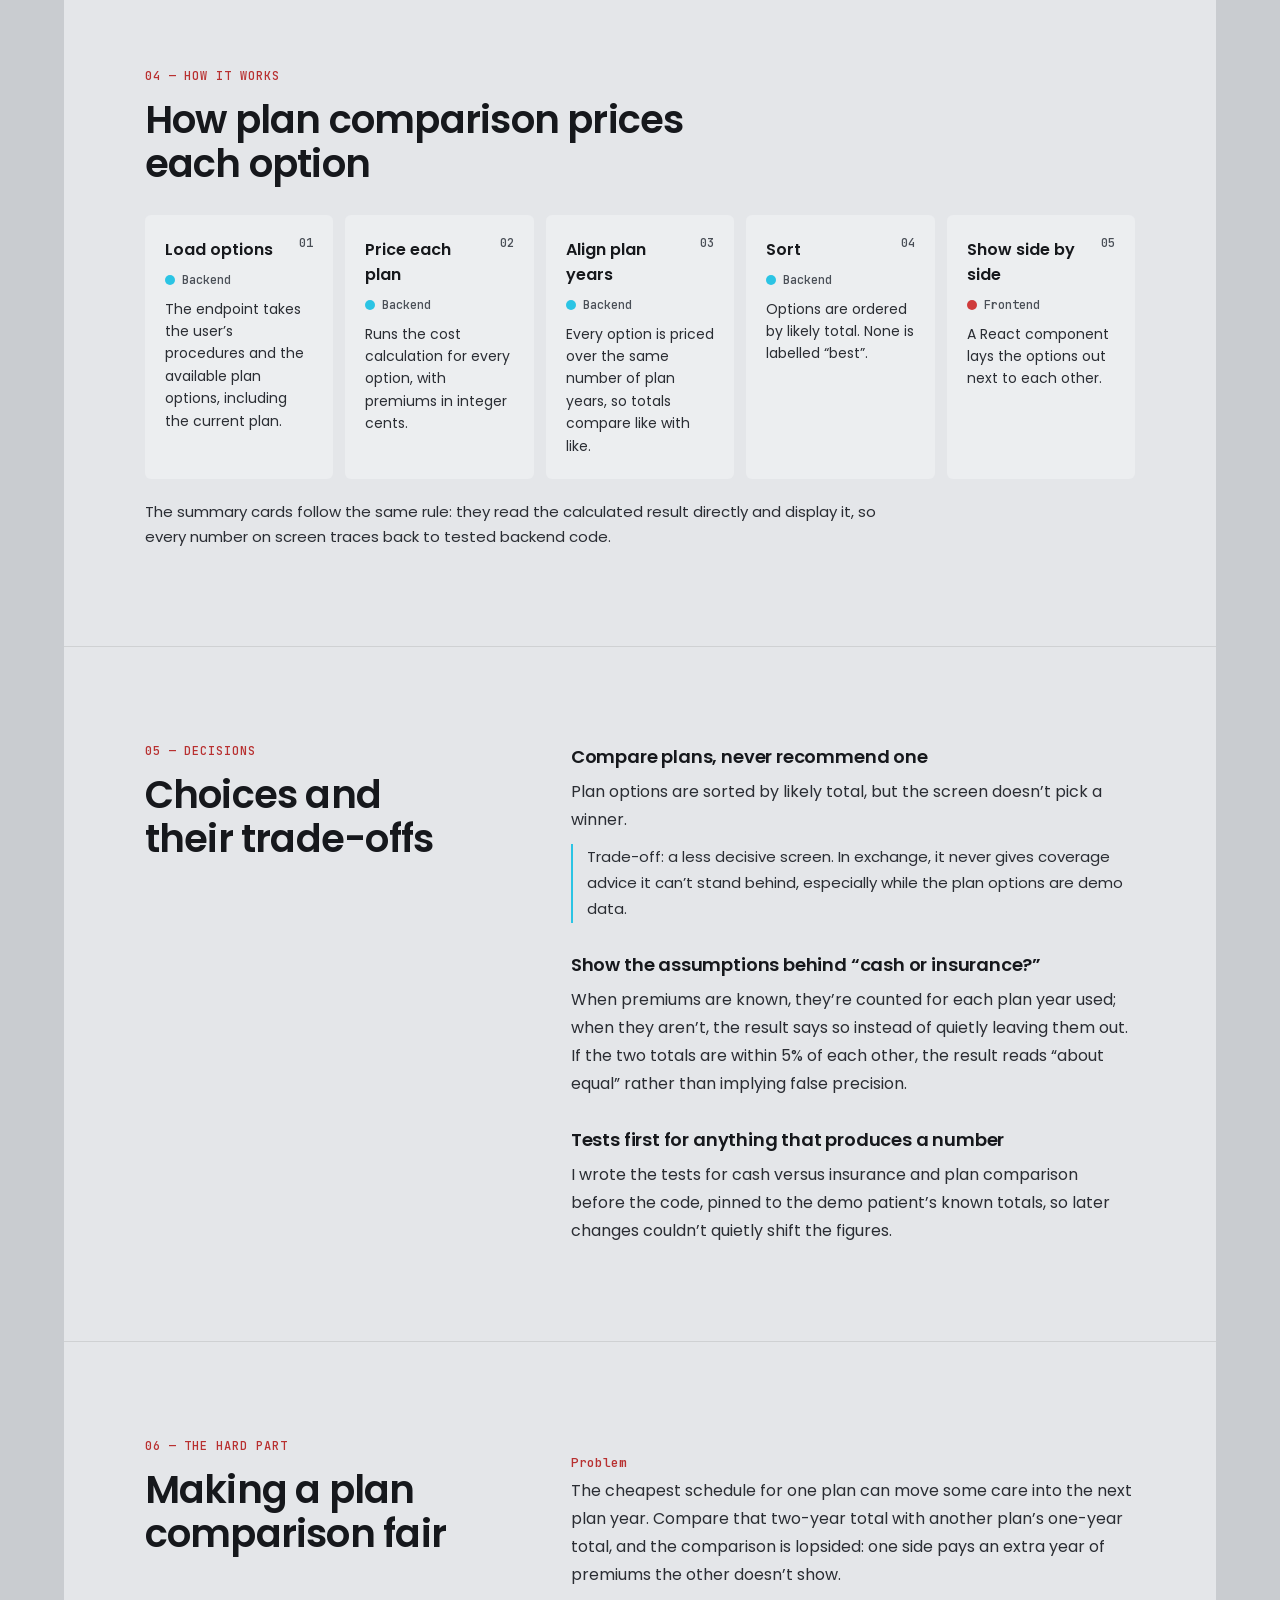
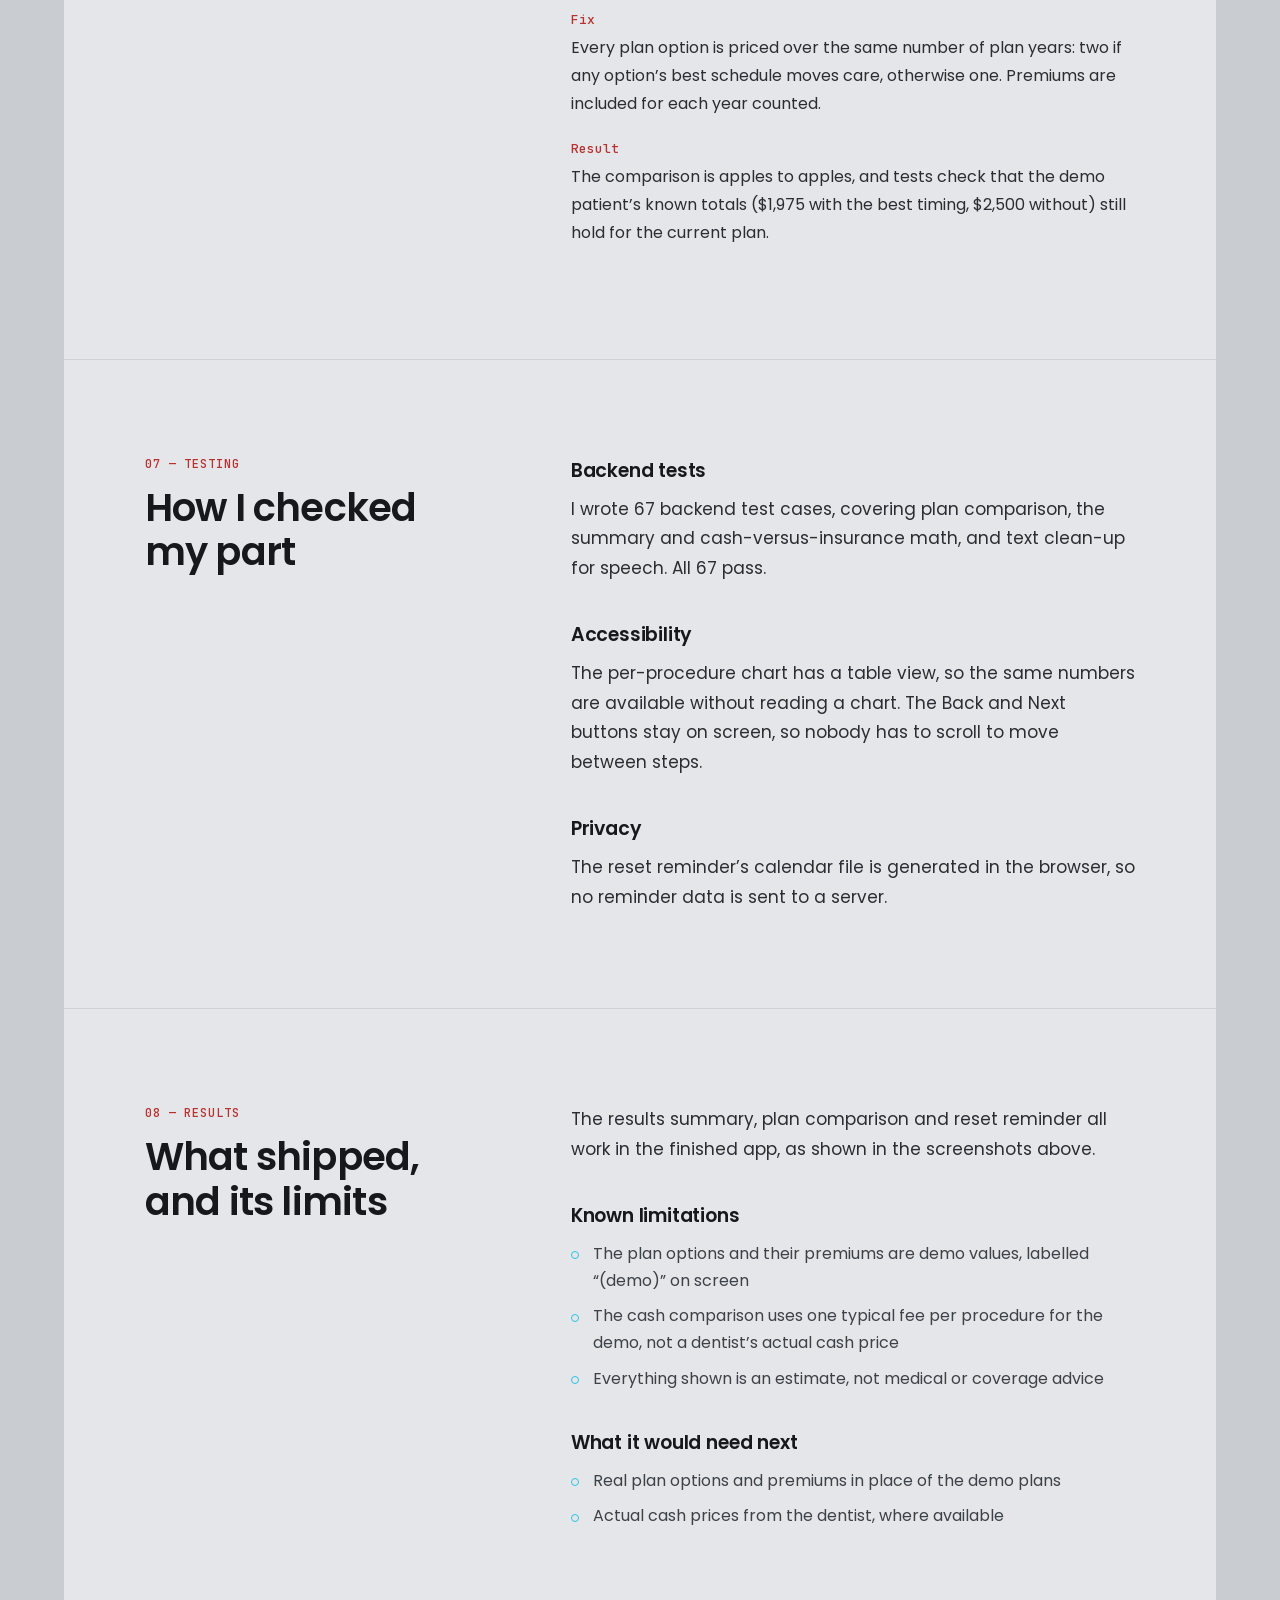
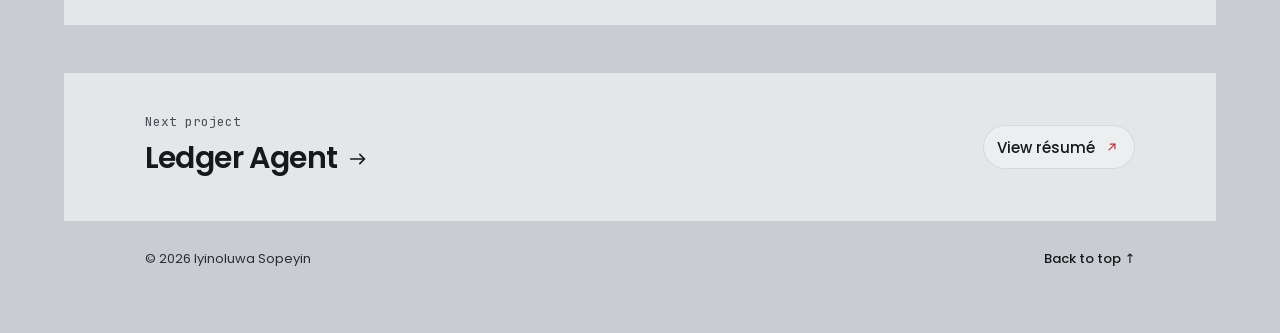
==== commit d5ecce89: "Add dark mode, sticky nav, case-study section bar and visual polish - Dark mode that follows the sys" ====
--- a/projects/dental-time-machine.html
+++ b/projects/dental-time-machine.html
@@ -5,11 +5,18 @@
 <meta name="viewport" content="width=device-width, initial-scale=1">
 <title>Dental Time Machine — Case study · Iyin Sopeyin</title>
 <meta name="description" content="The results summary, plan comparison and benefits-reset reminder I built for Dental Time Machine at codeLinc 11.">
+<meta property="og:title" content="Dental Time Machine — Case study · Iyin Sopeyin">
+<meta property="og:description" content="The results summary, plan comparison and benefits-reset reminder I built for Dental Time Machine at codeLinc 11.">
+<meta property="og:image" content="https://iyinoluwas.github.io/Personal_portfolio/images/og-card.jpg">
+<meta property="og:url" content="https://iyinoluwas.github.io/Personal_portfolio/projects/dental-time-machine.html">
+<meta property="og:type" content="website">
+<meta name="twitter:card" content="summary_large_image">
 <link rel="icon" href="data:image/svg+xml,%3Csvg xmlns='http://www.w3.org/2000/svg' viewBox='0 0 64 64'%3E%3Crect width='64' height='64' rx='14' fill='%2316181C'/%3E%3Ctext x='29' y='46' text-anchor='middle' font-family='Arial,sans-serif' font-weight='700' font-size='38' fill='%23fff'%3EI%3C/text%3E%3Ccircle cx='45' cy='42' r='5' fill='%23CF3B3B'/%3E%3C/svg%3E">
-<link rel="preconnect" href="https://fonts.googleapis.com">
-<link rel="preconnect" href="https://fonts.gstatic.com" crossorigin>
-<link href="https://fonts.googleapis.com/css2?family=Poppins:wght@400;500;600;700&amp;display=swap" rel="stylesheet">
+<link rel="preload" href="../fonts/poppins-400.woff2" as="font" type="font/woff2" crossorigin>
+<link rel="preload" href="../fonts/poppins-600.woff2" as="font" type="font/woff2" crossorigin>
+<script>try{var t=localStorage.getItem('theme');if(t)document.documentElement.dataset.theme=t}catch(e){}</script>
 <link rel="stylesheet" href="../css/styles.css">
+<script src="../js/main.js" defer></script>
 </head>
 <body>
 <a class="skip" href="#main">Skip to content</a>
@@ -19,6 +26,7 @@
   <nav class="case-bar" aria-label="Primary">
     <a class="logo" href="../index.html">Iyin<span class="accent">.</span></a>
     <div class="spacer"></div>
+    <button class="theme-toggle" type="button" aria-label="Dark theme" aria-pressed="false" hidden><svg class="i-moon" width="18" height="18" viewBox="0 0 24 24" fill="none" stroke="currentColor" stroke-width="1.8" stroke-linecap="round" stroke-linejoin="round" aria-hidden="true"><path d="M20 14.5A8 8 0 0 1 9.5 4a8 8 0 1 0 10.5 10.5z"></path></svg><svg class="i-sun" width="18" height="18" viewBox="0 0 24 24" fill="none" stroke="currentColor" stroke-width="1.8" stroke-linecap="round" stroke-linejoin="round" aria-hidden="true"><circle cx="12" cy="12" r="4"></circle><path d="M12 2v2M12 20v2M4.9 4.9l1.4 1.4M17.7 17.7l1.4 1.4M2 12h2M20 12h2M4.9 19.1l1.4-1.4M17.7 6.3l1.4-1.4"></path></svg></button>
     <a class="case-back" href="../index.html#projects"><svg width="16" height="16" viewBox="0 0 24 24" fill="none" stroke="currentColor" stroke-width="1.8" stroke-linecap="round" stroke-linejoin="round" aria-hidden="true"><path d="M20 12H5"></path><path d="M10 7l-5 5 5 5"></path></svg>All projects</a>
   </nav>
 
@@ -38,9 +46,11 @@
   </div>
 </header>
 
+<nav class="case-toc" aria-label="On this page" hidden><div class="toc-inner"></div></nav>
+
 <main class="sheet content" id="main">
 
-  <section class="sec" aria-labelledby="problem-h">
+  <section class="sec" id="problem" aria-labelledby="problem-h">
     <div class="sec-head">
       <p class="eyebrow">01 — Problem</p>
       <h2 class="sec-title" id="problem-h">Saying yes without knowing the cost</h2>
@@ -53,7 +63,7 @@
     </div>
   </section>
 
-  <section class="sec" aria-labelledby="mine-h">
+  <section class="sec" id="ownership" aria-labelledby="mine-h">
     <div class="sec-head">
       <p class="eyebrow">02 — What I built</p>
       <h2 class="sec-title" id="mine-h">My contribution</h2>
@@ -74,7 +84,7 @@
     </div>
   </section>
 
-  <section class="sec" aria-labelledby="shots-h">
+  <section class="sec" id="screens" aria-labelledby="shots-h">
     <div class="sec-head">
       <p class="eyebrow">03 — On screen</p>
       <h2 class="sec-title" id="shots-h">The results summary</h2>
@@ -92,7 +102,7 @@
     <p class="sec-wide note">Screenshots from a local run using the app’s built-in demo patient and demo plan. The amounts are demo data, not a real claim.</p>
   </section>
 
-  <section class="sec" aria-labelledby="how-h">
+  <section class="sec" id="how-it-works" aria-labelledby="how-h">
     <div class="sec-head">
       <p class="eyebrow">04 — How it works</p>
       <h2 class="sec-title" id="how-h">How plan comparison prices each option</h2>
@@ -109,7 +119,7 @@
     </div>
   </section>
 
-  <section class="sec" aria-labelledby="decisions-h">
+  <section class="sec" id="decisions" aria-labelledby="decisions-h">
     <div class="sec-head">
       <p class="eyebrow">05 — Decisions</p>
       <h2 class="sec-title" id="decisions-h">Choices and their trade-offs</h2>
@@ -131,7 +141,7 @@
     </div>
   </section>
 
-  <section class="sec" aria-labelledby="hard-h">
+  <section class="sec" id="challenge" aria-labelledby="hard-h">
     <div class="sec-head">
       <p class="eyebrow">06 — The hard part</p>
       <h2 class="sec-title" id="hard-h">Making a plan comparison fair</h2>
@@ -145,7 +155,7 @@
     </div>
   </section>
 
-  <section class="sec" aria-labelledby="testing-h">
+  <section class="sec" id="testing" aria-labelledby="testing-h">
     <div class="sec-head">
       <p class="eyebrow">07 — Testing</p>
       <h2 class="sec-title" id="testing-h">How I checked my part</h2>
@@ -160,7 +170,7 @@
     </div>
   </section>
 
-  <section class="sec" aria-labelledby="results-h">
+  <section class="sec" id="results" aria-labelledby="results-h">
     <div class="sec-head">
       <p class="eyebrow">08 — Results</p>
       <h2 class="sec-title" id="results-h">What shipped, and its limits</h2>
--- a/css/styles.css
+++ b/css/styles.css
@@ -1,7 +1,17 @@
+/* ==========================================================================
+   Fonts (self-hosted, SIL Open Font License)
+   ========================================================================== */
+@font-face{font-family:'Poppins';font-style:normal;font-weight:400;font-display:swap;src:url('../fonts/poppins-400.woff2') format('woff2')}
+@font-face{font-family:'Poppins';font-style:normal;font-weight:500;font-display:swap;src:url('../fonts/poppins-500.woff2') format('woff2')}
+@font-face{font-family:'Poppins';font-style:normal;font-weight:600;font-display:swap;src:url('../fonts/poppins-600.woff2') format('woff2')}
+@font-face{font-family:'Poppins';font-style:normal;font-weight:700;font-display:swap;src:url('../fonts/poppins-700.woff2') format('woff2')}
+@font-face{font-family:'JetBrains Mono';font-style:normal;font-weight:400 500;font-display:swap;src:url('../fonts/jetbrains-mono.woff2') format('woff2')}
+
 /* ==========================================================================
    Colors
    ========================================================================== */
 :root{
+  color-scheme:light;
   --ink:#16181C;          /* headings, main text */
   --ink-soft:#2A2D33;     /* body copy */
   --ink-xp:#3D4148;       /* experience bullet text */
@@ -17,12 +27,32 @@
   --menu-bg:#F5F6F7;
   --chip:#E1E3E6;
   --line:rgba(22,24,28,.1);
+  --on-ink:#FFFFFF;       /* text on --ink fills */
+  --hover-bg:#B83030;     /* nav and pill hover fill */
+  --shadow:rgba(22,24,28,.45);
+  --mono:'JetBrains Mono',ui-monospace,SFMono-Regular,Menlo,monospace;
+}
+@media (prefers-color-scheme: dark){
+  :root:not([data-theme="light"]){
+    color-scheme:dark;
+    --ink:#EEF0F3;--ink-soft:#C3C8CF;--ink-xp:#B4BAC2;--muted:#9EA5AE;--faint:#8A9099;
+    --accent:#CF3B3B;--accent-dark:#F08686;--coral:#F06A6E;
+    --page:#0C0E11;--sheet:#16191E;--panel:#1E2228;--menu-bg:#242931;--chip:#2A3038;
+    --line:rgba(255,255,255,.1);--on-ink:#16181C;--hover-bg:#CF3B3B;--shadow:rgba(0,0,0,.7);
+  }
+}
+:root[data-theme="dark"]{
+  color-scheme:dark;
+  --ink:#EEF0F3;--ink-soft:#C3C8CF;--ink-xp:#B4BAC2;--muted:#9EA5AE;--faint:#8A9099;
+  --accent:#CF3B3B;--accent-dark:#F08686;--coral:#F06A6E;
+  --page:#0C0E11;--sheet:#16191E;--panel:#1E2228;--menu-bg:#242931;--chip:#2A3038;
+  --line:rgba(255,255,255,.1);--on-ink:#16181C;--hover-bg:#CF3B3B;--shadow:rgba(0,0,0,.7);
 }
 
 /* ==========================================================================
    Base
    ========================================================================== */
-body{margin:0;background:var(--page)}
+body{margin:0;background:var(--page);font-family:'Poppins',system-ui,sans-serif;color:var(--ink);transition:background-color .3s ease}
 html{scroll-behavior:smooth}
 *,*::before,*::after{box-sizing:border-box}
 a{color:var(--ink)}
@@ -32,11 +62,13 @@
 h1,h2,h3,p,ul{margin:0}
 ul{padding:0;list-style:none}
 [hidden]{display:none !important}
-.skip{position:absolute;left:16px;top:-80px;z-index:20;padding:10px 16px;border-radius:6px;background:var(--ink);color:#FFFFFF;font-family:'Poppins',system-ui,sans-serif;font-size:14px;font-weight:500;text-decoration:none}
-.skip:focus{top:16px;color:#FFFFFF}
+.skip{position:absolute;left:16px;top:-80px;z-index:40;padding:10px 16px;border-radius:6px;background:var(--ink);color:var(--on-ink);font-family:'Poppins',system-ui,sans-serif;font-size:14px;font-weight:500;text-decoration:none}
+.skip:focus{top:16px;color:var(--on-ink)}
+.sr-only{position:absolute;width:1px;height:1px;padding:0;margin:-1px;overflow:hidden;clip:rect(0,0,0,0);white-space:nowrap;border:0}
+.content [id]{scroll-margin-top:80px}
 
 .pf{font-family:'Poppins',system-ui,sans-serif;color:var(--ink);padding:48px 64px 64px;-webkit-font-smoothing:antialiased}
-.sheet{background:var(--sheet);max-width:1440px;margin:0 auto}
+.sheet{background:var(--sheet);max-width:1440px;margin:0 auto;transition:background-color .3s ease}
 .accent{color:var(--accent)}
 
 /* ==========================================================================
@@ -44,15 +76,26 @@
    ========================================================================== */
 .hero{position:relative;overflow:hidden;aspect-ratio:1.41/1;min-height:700px;max-height:900px}
 .topbar{position:absolute;top:0;left:0;right:0;z-index:4;display:flex;align-items:center;gap:56px;padding:34px 7% 0}
+.topbar-end{display:flex;align-items:center;gap:12px}
 .logo{text-decoration:none;font-size:21px;font-weight:600;letter-spacing:-0.01em;color:var(--ink)}
 .email{font-size:13px;text-decoration:none;color:var(--ink-soft);transition:color .2s ease}
 .spacer{flex-grow:1}
 .nav-links{display:flex;align-items:center;gap:2px;padding:5px;background:var(--menu-bg);border-radius:999px;box-shadow:inset 0 0 0 1px var(--line),0 10px 24px -18px rgba(22,24,28,.35)}
 .nav-links a{display:inline-flex;align-items:center;min-height:36px;padding:0 16px;border-radius:999px;text-decoration:none;font-size:14px;font-weight:500;color:var(--ink-soft);transition:background-color .2s ease,color .2s ease}
 .nav-links .nav-cta{color:var(--accent-dark)}
-.nav-links a:hover{background:var(--accent-dark);color:#FFFFFF}
+.nav-links a.is-active{background:var(--sheet);color:var(--ink);box-shadow:inset 0 0 0 1px var(--line)}
+.nav-links a:hover{background:var(--hover-bg);color:#FFFFFF;box-shadow:none}
+.theme-toggle{display:inline-flex;align-items:center;justify-content:center;flex:none;width:44px;height:44px;padding:0;border:0;border-radius:50%;background:var(--menu-bg);box-shadow:inset 0 0 0 1px var(--line);color:var(--ink);cursor:pointer;transition:background-color .2s ease,color .2s ease,transform .3s ease}
+.theme-toggle:hover{background:var(--ink);color:var(--on-ink);transform:rotate(-15deg)}
+.theme-toggle .i-sun,:root[data-theme="dark"] .theme-toggle .i-moon{display:none}
+:root[data-theme="dark"] .theme-toggle .i-sun{display:block}
+.float-nav{position:fixed;top:14px;left:50%;z-index:30;display:flex;align-items:center;gap:20px;padding:6px 6px 6px 22px;border-radius:999px;background:var(--menu-bg);background:color-mix(in srgb,var(--menu-bg) 80%,transparent);-webkit-backdrop-filter:blur(14px) saturate(1.4);backdrop-filter:blur(14px) saturate(1.4);box-shadow:inset 0 0 0 1px var(--line),0 18px 40px -24px var(--shadow);transform:translate(-50%,-160%);opacity:0;visibility:hidden;transition:transform .4s cubic-bezier(.2,.8,.2,1),opacity .3s ease,visibility 0s linear .4s}
+.float-nav.is-visible{transform:translate(-50%,0);opacity:1;visibility:visible;transition:transform .4s cubic-bezier(.2,.8,.2,1),opacity .3s ease,visibility 0s}
+.float-nav .logo{font-size:18px}
+.float-nav .nav-links{padding:0;background:transparent;box-shadow:none}
+.float-nav .theme-toggle{width:36px;height:36px}
 .panel{position:absolute;left:21%;width:44%;top:17%;bottom:0;background:var(--panel)}
-.h-left{position:absolute;left:7%;top:28%;width:27%;z-index:2}
+.h-left{position:absolute;left:7%;top:28%;width:22%;z-index:2}
 .h-portrait{position:absolute;bottom:0;left:47.5%;transform:translateX(-46%);height:79%;aspect-ratio:1084/1451;z-index:1}
 .h-portrait img{display:block;width:100%;height:100%;object-fit:contain;object-position:bottom}
 .h-right{position:absolute;left:66.5%;top:26%;width:26.5%;z-index:2}
@@ -71,7 +114,7 @@
 .intro-links{display:flex;flex-wrap:wrap;align-items:center;gap:12px 20px;margin-top:28px}
 .intro-icons{display:inline-flex;gap:12px}
 .icon-link{display:inline-flex;align-items:center;justify-content:center;width:44px;height:44px;border-radius:50%;background:var(--menu-bg);box-shadow:inset 0 0 0 1px var(--line);color:var(--ink);transition:background-color .2s ease,color .2s ease,transform .2s ease}
-.icon-link:hover{background:var(--ink);color:#FFFFFF;transform:translateY(-2px)}
+.icon-link:hover{background:var(--ink);color:var(--on-ink);transform:translateY(-2px)}
 .intro-title{margin-top:14px;font-size:clamp(22px,2vw,28px);font-weight:500;line-height:1.32;letter-spacing:-0.01em;color:var(--ink)}
 .intro-text{margin-top:20px;font-size:15px;line-height:1.7;color:var(--ink-soft)}
 
@@ -80,6 +123,7 @@
 .chat-icon{position:relative;display:inline-flex;color:var(--ink);transition:transform .2s ease}
 .mini:hover .mini-badge{transform:translate(2px,-2px)}
 .mini:hover .chat-icon{transform:translateY(-2px)}
+.chat-icon circle{fill:var(--sheet)}
 .chat-dot{position:absolute;top:-3px;right:-4px;width:9px;height:9px;border-radius:50%;background:var(--cyan);border:2px solid var(--sheet)}
 
 /* ==========================================================================
@@ -99,9 +143,13 @@
 .tlink svg{transition:transform .2s ease}
 .intro-link:hover svg{transform:translateY(2px)}
 .social{display:inline-flex;align-items:center;gap:10px;min-height:44px;padding:0 16px 0 14px;border-radius:999px;background:var(--panel);box-shadow:inset 0 0 0 1px var(--line);text-decoration:none;font-size:15px;font-weight:500;color:var(--ink);transition:background-color .2s ease,color .2s ease,transform .2s ease,box-shadow .2s ease}
-.social:hover{background:var(--ink);color:#FFFFFF;transform:translateY(-2px);box-shadow:0 12px 24px -14px rgba(22,24,28,.6)}
+.social:hover{background:var(--ink);color:var(--on-ink);transform:translateY(-2px);box-shadow:0 12px 24px -14px var(--shadow)}
 .social .ext{color:var(--accent-dark);transition:transform .2s ease,color .2s ease}
-.social:hover .ext{color:#FFFFFF;transform:translate(2px,-2px)}
+.social:hover .ext{color:var(--on-ink);transform:translate(2px,-2px)}
+.copy-btn{display:inline-flex;align-items:center;gap:8px;min-height:40px;padding:0 14px;border:0;border-radius:999px;background:var(--panel);box-shadow:inset 0 0 0 1px var(--line);font:500 14px/1 'Poppins',system-ui,sans-serif;color:var(--ink);cursor:pointer;transition:background-color .2s ease,color .2s ease}
+.copy-btn:hover{background:var(--ink);color:var(--on-ink)}
+.copy-btn .i-check,.copy-btn.is-done .i-copy{display:none}
+.copy-btn.is-done .i-check{display:block;color:var(--cyan)}
 .mini{display:inline-flex;align-items:center;gap:12px;text-decoration:none;font-size:13px;font-weight:500;min-height:44px}
 .mini:hover .lbl{text-decoration:underline;text-underline-offset:4px}
 
@@ -109,7 +157,7 @@
    Menu
    ========================================================================== */
 .iconbtn{display:none;align-items:center;justify-content:center;width:44px;height:44px;margin-right:-10px;border:0;background:transparent;color:var(--ink);cursor:pointer;border-radius:4px}
-.iconbtn:hover{background:rgba(22,24,28,.06)}
+.iconbtn:hover{background:var(--line)}
 .menu{position:absolute;z-index:6;top:84px;right:7%;width:248px;background:var(--menu-bg);border-radius:8px;box-shadow:0 18px 40px -18px rgba(22,24,28,.35);padding:12px}
 .menu a{display:flex;justify-content:space-between;align-items:center;padding:11px 12px;border-radius:5px;text-decoration:none;font-size:15px;font-weight:500}
 .menu a:hover{background:var(--sheet);color:var(--ink)}
@@ -125,10 +173,12 @@
 .sec-body{grid-column:6 / span 7}
 .sec-wide{grid-column:1 / -1}
 .sec-head:has(+ .sec-wide){grid-column:1 / span 7}
-.eyebrow{font-size:13px;font-weight:500;letter-spacing:.02em;color:var(--accent-dark)}
+.eyebrow{font-family:var(--mono);font-size:12px;font-weight:500;letter-spacing:.08em;text-transform:uppercase;color:var(--accent-dark)}
 .sec-intro{margin-top:18px;font-size:16px;line-height:1.7;color:var(--ink-soft);max-width:360px}
 .sec-title{margin-top:14px;font-size:clamp(30px,3vw,42px);font-weight:600;line-height:1.15;letter-spacing:-0.02em}
 .label{font-size:13px;font-weight:500;color:var(--muted)}
+.label,.stack li,.fact-label,.proj-facts dt,.stack-label,.flow-kind,.flow li::after,.menu-num,.case-meta dt,.hack-when,.status,.pfr dt,.owner-tag,.results th,.case-next p,.legend,.note{font-family:var(--mono);letter-spacing:0}
+.stack li{font-size:12px}
 .lead{font-size:18px;line-height:1.75;color:var(--ink-soft)}
 .lead + .lead{margin-top:18px}
 .dot{width:14px;height:14px;border-radius:50%}
@@ -141,8 +191,24 @@
 .fact-value{margin-top:6px;font-size:17px;font-weight:500}
 
 /* Projects */
-.projects{display:grid;grid-template-columns:repeat(3,minmax(0,1fr));gap:28px}
-.proj{background:var(--panel);border-radius:6px;padding:36px 32px;display:flex;flex-direction:column;gap:20px}
+.projects{display:grid;grid-template-columns:repeat(3,minmax(0,1fr));grid-auto-rows:1fr;gap:28px}
+.proj{background:var(--panel);border-radius:8px;padding:36px 32px;display:flex;flex-direction:column;gap:20px;overflow:hidden;transition:transform .3s cubic-bezier(.2,.8,.2,1),box-shadow .3s ease,background-color .3s ease}
+.proj:hover{transform:translateY(-4px);box-shadow:0 28px 48px -32px var(--shadow)}
+.proj-visual{position:relative;height:184px;margin:-36px -32px 4px;overflow:hidden;background:var(--sheet);border-bottom:1px solid var(--line)}
+.proj-visual img{display:block;width:100%;height:100%;object-fit:cover;object-position:top center;transition:transform .6s cubic-bezier(.2,.8,.2,1)}
+.proj:hover .proj-visual img,.proj:hover .mini-flow{transform:scale(1.04)}
+.term{height:100%;padding:14px 18px;background:#101216;color:#C3C8CF;font-family:var(--mono);font-size:11.5px;line-height:1.75;overflow:hidden}
+.term-bar{display:flex;gap:6px;margin-bottom:10px}
+.term-bar span{width:9px;height:9px;border-radius:50%;background:#3A3F47}
+.term-bar span:first-child{background:#CF3B3B}
+.term p{white-space:nowrap;overflow:hidden;text-overflow:ellipsis}
+.term .t-cmd{color:#EEF0F3}.term .t-cmd b{color:#2BC4E4;font-weight:500}
+.term .t-out{color:#7FD8A4}
+.term .t-meta{color:#8A9099}
+.mini-flow{display:flex;flex-wrap:wrap;align-content:center;justify-content:center;gap:8px 6px;height:100%;padding:18px 22px;transition:transform .6s cubic-bezier(.2,.8,.2,1)}
+.mini-flow li{display:inline-flex;align-items:center;gap:6px;padding:6px 11px;border-radius:999px;background:var(--panel);box-shadow:inset 0 0 0 1px var(--line);font-family:var(--mono);font-size:11.5px;color:var(--ink-soft)}
+.mini-flow li::before{content:'';width:8px;height:8px;border-radius:50%;flex:none}
+.mini-flow li:not(:last-child)::after{content:'→';margin-left:6px;color:var(--faint)}
 .proj-meta{display:flex;justify-content:space-between;align-items:center;gap:16px}
 .proj-title{font-size:30px;line-height:1.15;font-weight:600;letter-spacing:-0.02em}
 .proj-text{font-size:16px;line-height:1.7;color:var(--ink-soft)}
@@ -175,7 +241,7 @@
 /* Skills */
 .skills{display:grid;grid-template-columns:repeat(4,minmax(0,1fr));gap:32px}
 .skills .label{margin-bottom:8px}
-.skills li{font-size:17px;font-weight:500;padding:10px 0;border-bottom:1px solid rgba(22,24,28,.08)}
+.skills li{font-size:17px;font-weight:500;padding:10px 0;border-bottom:1px solid var(--line)}
 
 /* Contact */
 .contact{position:relative;overflow:hidden}
@@ -195,9 +261,10 @@
    Case study pages
    ========================================================================== */
 .case-top{padding:34px 7% 80px}
-.case-bar{display:flex;align-items:center;gap:20px}
+.case-bar{display:flex;align-items:center;gap:12px}
+.case-bar .logo{margin-right:8px}
 .case-back{display:inline-flex;align-items:center;gap:8px;min-height:44px;padding:0 16px 0 12px;border-radius:999px;background:var(--menu-bg);box-shadow:inset 0 0 0 1px var(--line);text-decoration:none;font-size:14px;font-weight:500;color:var(--ink-soft);transition:background-color .2s ease,color .2s ease}
-.case-back:hover{background:var(--accent-dark);color:#FFFFFF}
+.case-back:hover{background:var(--hover-bg);color:#FFFFFF}
 .case-back svg{transition:transform .2s ease}
 .case-back:hover svg{transform:translateX(-3px)}
 .case-hero{margin-top:72px;max-width:900px}
@@ -212,7 +279,7 @@
 .prose h3{margin-top:36px;font-size:19px;font-weight:600;letter-spacing:-0.01em}
 .prose h3:first-child{margin-top:0}
 .prose h3 + p,.prose h3 + ul{margin-top:10px}
-.prose code,.flow code,.flow-note code{font-family:ui-monospace,SFMono-Regular,Menlo,monospace;font-size:.88em;padding:1px 6px;border-radius:4px;background:var(--chip);color:var(--ink)}
+.prose code,.flow code,.flow-note code{font-family:var(--mono);font-size:.88em;padding:1px 6px;border-radius:4px;background:var(--chip);color:var(--ink)}
 .prose strong{font-weight:600;color:var(--ink)}
 .owners{display:grid;grid-template-columns:repeat(2,minmax(0,1fr));gap:24px}
 .owner{background:var(--panel);border-radius:6px;padding:32px}
@@ -241,7 +308,7 @@
 .pfr dt{font-size:13px;font-weight:500;color:var(--accent-dark)}
 .pfr dd{margin:6px 0 0;font-size:16px;line-height:1.75;color:var(--ink-soft)}
 .figs{display:grid;grid-template-columns:repeat(2,minmax(0,1fr));gap:32px;align-items:start}
-.fig img{display:block;width:100%;height:auto;border-radius:6px;box-shadow:inset 0 0 0 1px var(--line),0 18px 40px -28px rgba(22,24,28,.45)}
+.fig img{display:block;width:100%;height:auto;border-radius:6px;box-shadow:0 0 0 1px var(--line),0 18px 40px -28px var(--shadow)}
 .fig figcaption{margin-top:12px;font-size:14px;line-height:1.6;color:var(--muted)}
 .fig{margin:0}
 .results{width:100%;border-collapse:collapse;font-size:15px}
@@ -250,22 +317,55 @@
 .results td:not(:first-child),.results th:not(:first-child){text-align:right;font-variant-numeric:tabular-nums}
 .results tbody tr:last-child td{border-bottom:0}
 .table-wrap{overflow-x:auto;background:var(--panel);border-radius:6px;padding:8px 12px}
-.code{margin:0;overflow-x:auto;padding:22px 24px;border-radius:6px;background:var(--ink);color:#E4E6E9;font-family:ui-monospace,SFMono-Regular,Menlo,monospace;font-size:13px;line-height:1.65}
-.note{font-size:14px;line-height:1.6;color:var(--muted)}
+.code{margin:0;overflow-x:auto;padding:22px 24px;border-radius:6px;background:#101216;box-shadow:inset 0 0 0 1px var(--line);color:#E4E6E9;font-family:var(--mono);font-size:13px;line-height:1.65}
+.note{font-size:13px;line-height:1.6;color:var(--muted)}
+.bars + .note{margin:12px 0 18px}
 .case-next{max-width:1440px;margin:48px auto 0;display:flex;justify-content:space-between;align-items:center;gap:16px;flex-wrap:wrap;padding:40px 7%;background:var(--sheet)}
 .case-next p{font-size:13px;color:var(--muted)}
 .case-next-link{display:inline-flex;align-items:center;gap:10px;margin-top:6px;font-size:clamp(22px,2.4vw,30px);font-weight:600;letter-spacing:-0.02em;text-decoration:none}
 .case-next-link svg{transition:transform .2s ease}
 .case-next-link:hover svg{transform:translateX(4px)}
 .results caption{caption-side:bottom;text-align:left;padding:10px 14px 4px}
+.case-toc{position:sticky;top:12px;z-index:25;display:flex;justify-content:center;max-width:1440px;margin:20px auto 0;padding:0 16px;pointer-events:none}
+.case-toc + .content{margin-top:20px}
+.toc-inner{position:relative;display:flex;gap:2px;max-width:100%;padding:5px;overflow-x:auto;scrollbar-width:none;border-radius:999px;background:var(--menu-bg);background:color-mix(in srgb,var(--menu-bg) 82%,transparent);-webkit-backdrop-filter:blur(14px) saturate(1.4);backdrop-filter:blur(14px) saturate(1.4);box-shadow:inset 0 0 0 1px var(--line),0 18px 40px -24px var(--shadow);pointer-events:auto}
+.toc-inner::-webkit-scrollbar{display:none}
+.toc-inner a{display:inline-flex;align-items:center;flex:none;min-height:34px;padding:0 14px;border-radius:999px;text-decoration:none;font-size:13px;font-weight:500;color:var(--ink-soft);transition:background-color .2s ease,color .2s ease}
+.toc-inner a:hover{background:var(--sheet);color:var(--ink)}
+.toc-inner a.is-active{background:var(--ink);color:var(--on-ink)}
+.toc-progress{position:absolute;left:20px;right:20px;bottom:1px;height:2px;border-radius:2px;background:var(--accent);transform:scaleX(var(--progress,0));transform-origin:left;pointer-events:none}
+.bars{display:grid;gap:26px;padding:26px 24px;border-radius:6px;background:var(--panel)}
+.bar-head{display:flex;justify-content:space-between;align-items:center;gap:12px;margin-bottom:12px;font-size:15px;font-weight:600}
+.delta{padding:3px 10px;border-radius:999px;background:color-mix(in srgb,var(--accent) 8%,transparent);font-family:var(--mono);font-size:12px;font-weight:500;color:var(--accent-dark)}
+.bar-row{display:grid;grid-template-columns:104px minmax(0,1fr) 52px;align-items:center;gap:12px;font-family:var(--mono);font-size:12px;color:var(--muted)}
+.bar-row + .bar-row{margin-top:8px}
+.bar-row b{font-weight:500;color:var(--ink);text-align:right;font-variant-numeric:tabular-nums}
+.bar-track{height:12px;border-radius:999px;background:var(--chip);overflow:hidden}
+.bar-fill{width:var(--v);height:100%;border-radius:inherit;background:var(--accent);transform-origin:left;transition:transform 1.1s cubic-bezier(.2,.8,.2,1)}
+.bar-fill.off{background:var(--cyan)}
+.js-reveal .bars .bar-fill{transform:scaleX(0)}
+.js-reveal .bars.is-drawn .bar-fill{transform:none}
+.bar-row:nth-child(3) .bar-fill{transition-delay:.12s}
+.bar-legend{display:flex;gap:18px;font-family:var(--mono);font-size:12px;color:var(--muted)}
+.bar-legend span{display:inline-flex;align-items:center;gap:7px}
+.bar-legend span::before{content:'';width:10px;height:10px;border-radius:3px;background:var(--accent)}
+.bar-legend span.off::before{background:var(--cyan)}
+
+/* Scroll reveal, added by main.js only when motion is allowed */
+.js-reveal .reveal{opacity:0;transform:translateY(14px);transition:opacity .7s ease,transform .7s cubic-bezier(.2,.8,.2,1);transition-delay:var(--delay,0ms)}
+.js-reveal .reveal.is-in{opacity:1;transform:none}
+
+/* 404 page */
+.nf{min-height:70vh;display:flex;flex-direction:column;justify-content:center;padding:34px 7% 80px}
+.nf-code{font-family:var(--mono);font-size:clamp(64px,10vw,140px);font-weight:500;line-height:1;letter-spacing:-0.04em;color:var(--accent)}
 
 /* ==========================================================================
    Reduced motion
    ========================================================================== */
 @media (prefers-reduced-motion: reduce){
   html{scroll-behavior:auto}
-  .btn,.btn .arr,.tlink,.tlink svg,.nav-links a,.social,.social .ext,.mini-badge,.chat-icon,.icon-link,.case-back,.case-back svg,.case-next-link svg{transition:none}
-  .btn:hover,.btn:hover .arr,.intro-link:hover svg,.mini:hover .mini-badge,.mini:hover .chat-icon,.social:hover,.social:hover .ext,.icon-link:hover,.case-back:hover svg,.case-next-link:hover svg{transform:none}
+  .btn,.btn .arr,.tlink,.tlink svg,.nav-links a,.social,.social .ext,.mini-badge,.chat-icon,.icon-link,.case-back,.case-back svg,.case-next-link svg,.theme-toggle,.float-nav,.proj,.proj-visual img,.mini-flow,.bar-fill,body,.sheet{transition:none}
+  .btn:hover,.btn:hover .arr,.intro-link:hover svg,.mini:hover .mini-badge,.mini:hover .chat-icon,.social:hover,.social:hover .ext,.icon-link:hover,.case-back:hover svg,.case-next-link:hover svg,.theme-toggle:hover,.proj:hover,.proj:hover .proj-visual img,.proj:hover .mini-flow{transform:none}
 }
 
 /* ==========================================================================
@@ -274,9 +374,11 @@
 @media (max-width: 1279px){
   .topbar .email{display:none}
   .projects{grid-template-columns:repeat(2,minmax(0,1fr))}
-  .proj:last-child{grid-column:1 / -1}
+  .proj:last-child:nth-child(odd){grid-column:1 / -1;justify-self:center;width:calc(50% - 14px)}
   .hero-actions .tlink{display:none}
   .intro-links{gap:12px 14px}
+  .h-left{top:24%}
+  .greeting{font-size:clamp(40px,4.4vw,56px)}
 }
 
 /* ==========================================================================
@@ -287,11 +389,13 @@
   .hero{aspect-ratio:auto;min-height:0;max-height:none;display:flex;flex-direction:column;padding:0 6% 32px}
   .topbar{position:relative;padding:26px 0 0;gap:24px}
   .topbar .email{display:inline}
-  .nav-links{display:none}
+  .topbar .nav-links,.float-nav{display:none}
   .iconbtn{display:inline-flex}
+  .topbar-end{gap:4px}
   .panel{display:none}
   .h-left,.h-right{position:relative;left:auto;top:auto;width:auto}
-  .h-left{margin-top:56px;max-width:520px}
+  .h-left{top:auto;margin-top:56px;max-width:520px}
+  .greeting{font-size:clamp(44px,8vw,60px)}
   .h-portrait{position:relative;left:auto;bottom:auto;transform:none;height:auto;width:min(100%,460px);margin:44px auto 0;padding-top:24px}
   .h-portrait::before{content:'';position:absolute;inset:14% 4% 0 4%;background:var(--panel);z-index:-1}
   .h-portrait img{height:auto}
@@ -303,7 +407,8 @@
   .menu{top:76px;right:6%}
   .sec{padding:72px 6%;column-gap:0}
   .sec-head,.sec-body{grid-column:1 / -1}
-  .projects{grid-template-columns:minmax(0,1fr)}
+  .projects{grid-template-columns:minmax(0,1fr);grid-auto-rows:auto}
+  .proj:last-child:nth-child(odd){width:auto;justify-self:stretch}
   .skills{grid-template-columns:repeat(2,minmax(0,1fr))}
   .avail{margin-bottom:18px}
   .hero-actions .tlink{display:inline-flex}
@@ -323,7 +428,12 @@
   .hero{padding:0 20px 24px}
   .topbar .email{display:none}
   .h-left{margin-top:44px}
+  .d1{top:174px;width:40px}
+  .d2{top:166px;width:16px}
+  .d3{top:150px;right:22%;width:14px}
   .proj{padding:28px 22px}
+  .proj-visual{margin:-28px -22px 4px}
+  .bar-row{grid-template-columns:84px minmax(0,1fr) 44px}
   .facts{grid-template-columns:minmax(0,1fr)}
   .skills{grid-template-columns:minmax(0,1fr)}
   .sec{padding:60px 22px}
@@ -333,3 +443,21 @@
   .owner{padding:24px 20px}
   .case-next{padding:28px 22px}
 }
+
+/* ==========================================================================
+   Print
+   ========================================================================== */
+@media print{
+  :root,:root[data-theme="dark"]{--ink:#000;--ink-soft:#222;--ink-xp:#222;--muted:#444;--accent-dark:#9E2626;--sheet:#FFF;--panel:#FFF;--page:#FFF;--chip:#EEE;--line:rgba(0,0,0,.15)}
+  body{background:#FFF}
+  .pf{padding:0}
+  .skip,.float-nav,.case-toc,.theme-toggle,.iconbtn,.menu,.deco,.contact-ring,.contact-ring-small,.h-foot,.copy-btn,.case-actions,.proj-links .btn,.case-back{display:none !important}
+  .sheet,.case-next{box-shadow:none}
+  .sec{padding:28px 0}
+  .sec-title,.eyebrow,.prose h3,.decision h3{break-after:avoid}
+  .proj,.owner,.flow li,.decision,.fig{break-inside:avoid;box-shadow:none !important;border:1px solid var(--line)}
+  .js-reveal .reveal{opacity:1;transform:none}
+  .js-reveal .bars .bar-fill{transform:none}
+  .term,.code{background:#F4F4F4;color:#000;box-shadow:none}
+  a[href^="http"]:not(.social)::after{content:" (" attr(href) ")";font-size:.8em;color:var(--muted);word-break:break-all}
+}
